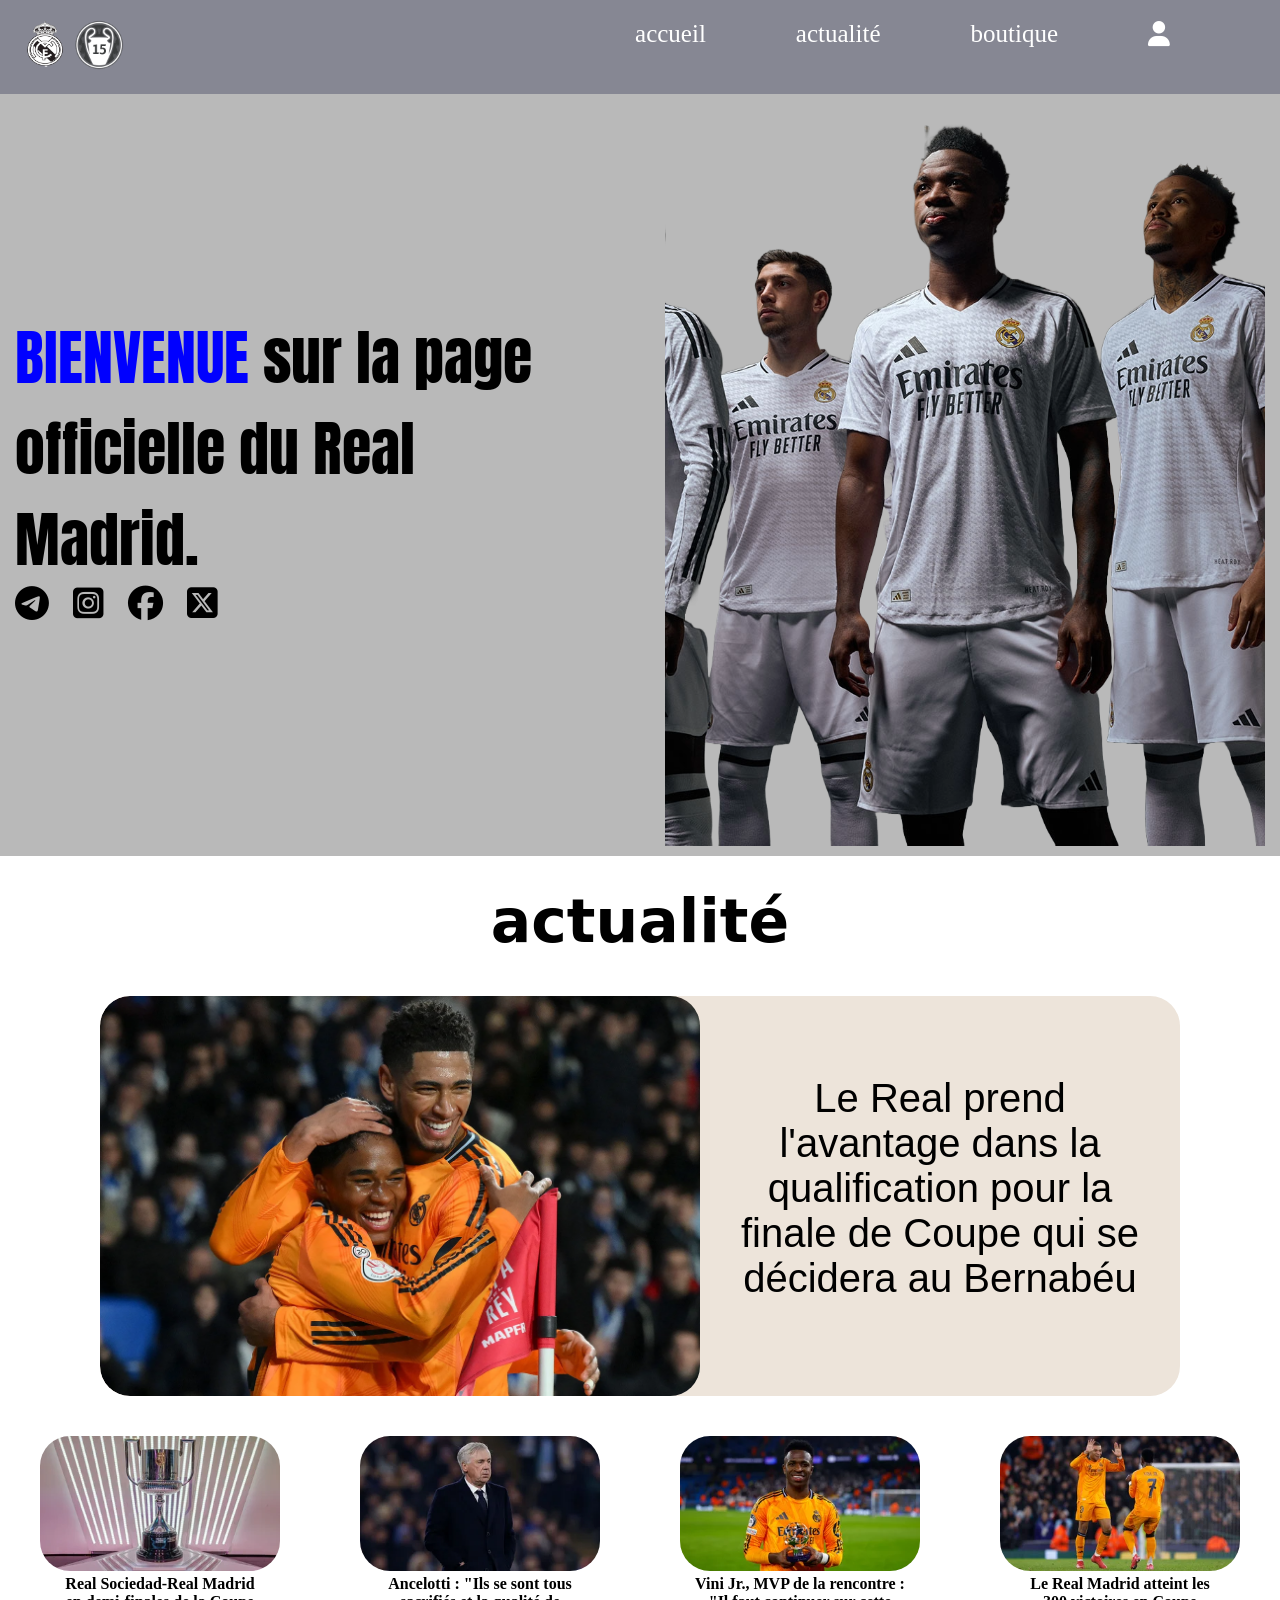
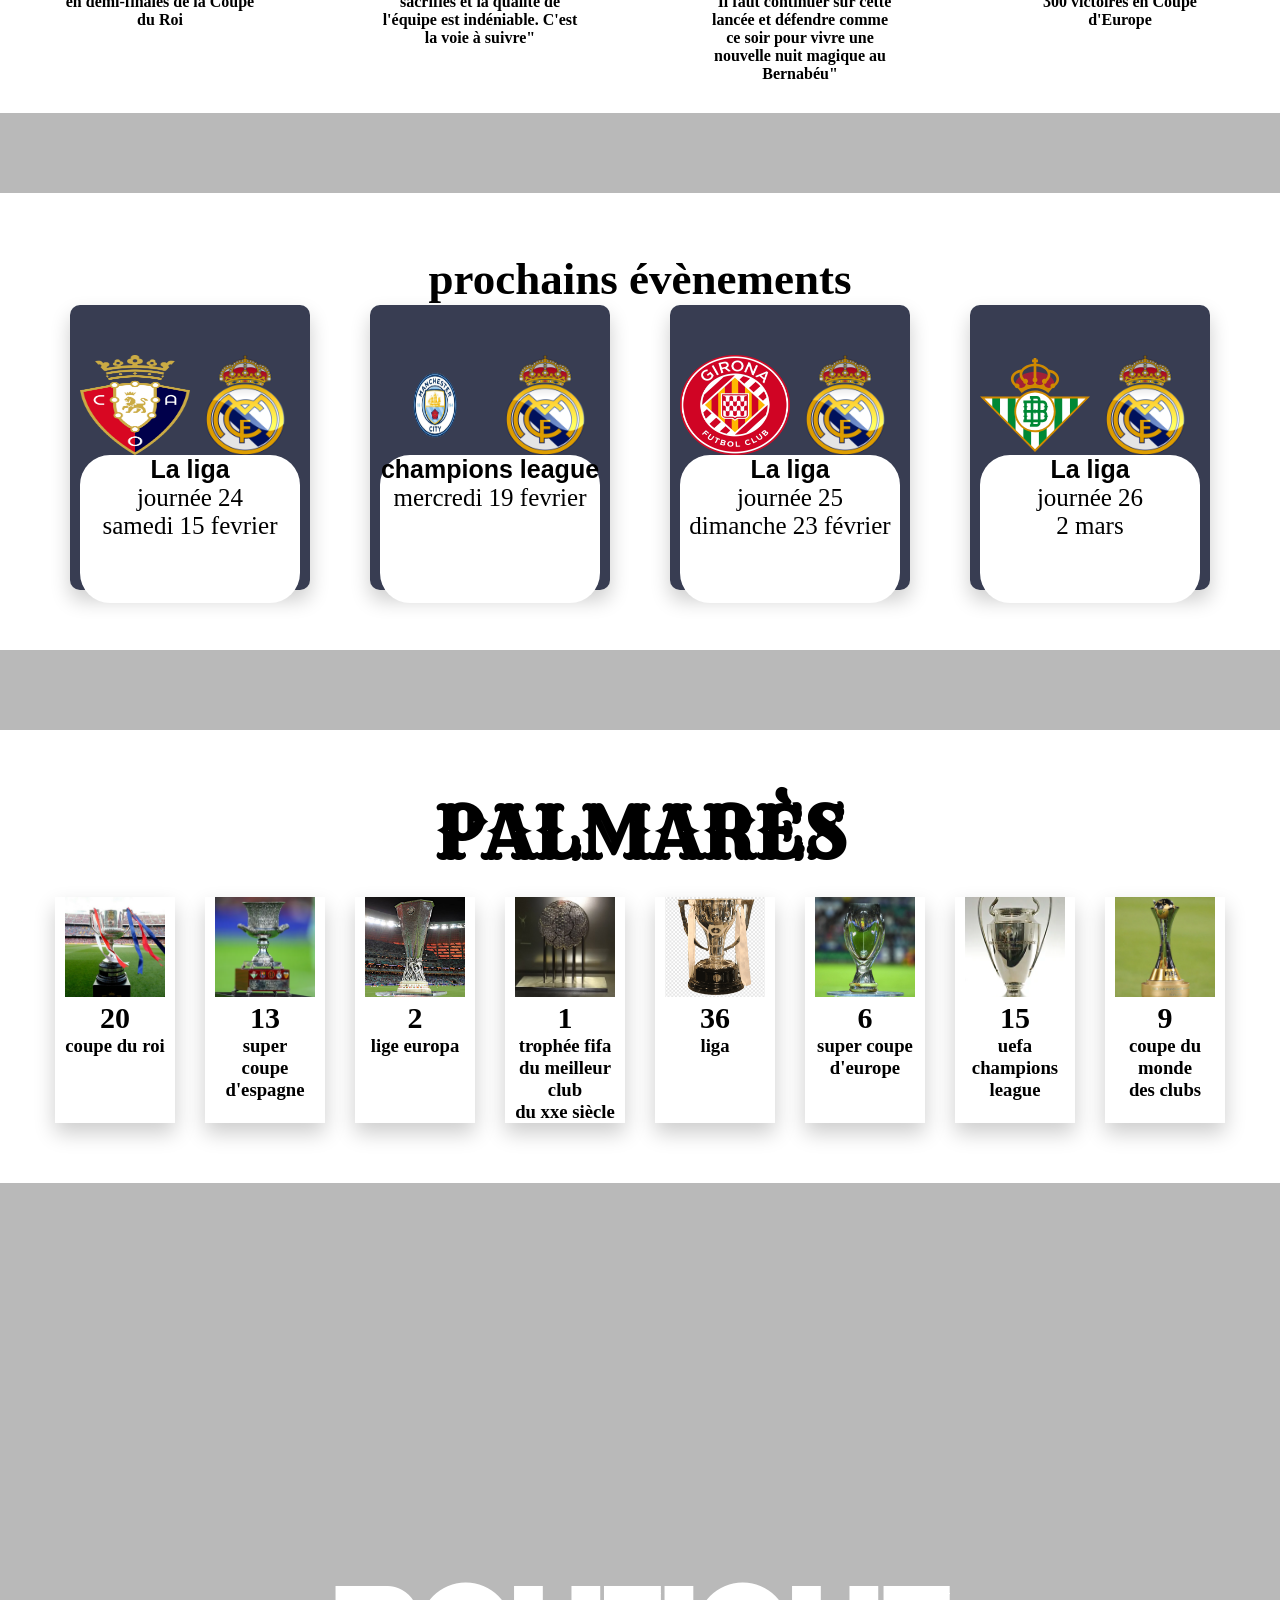
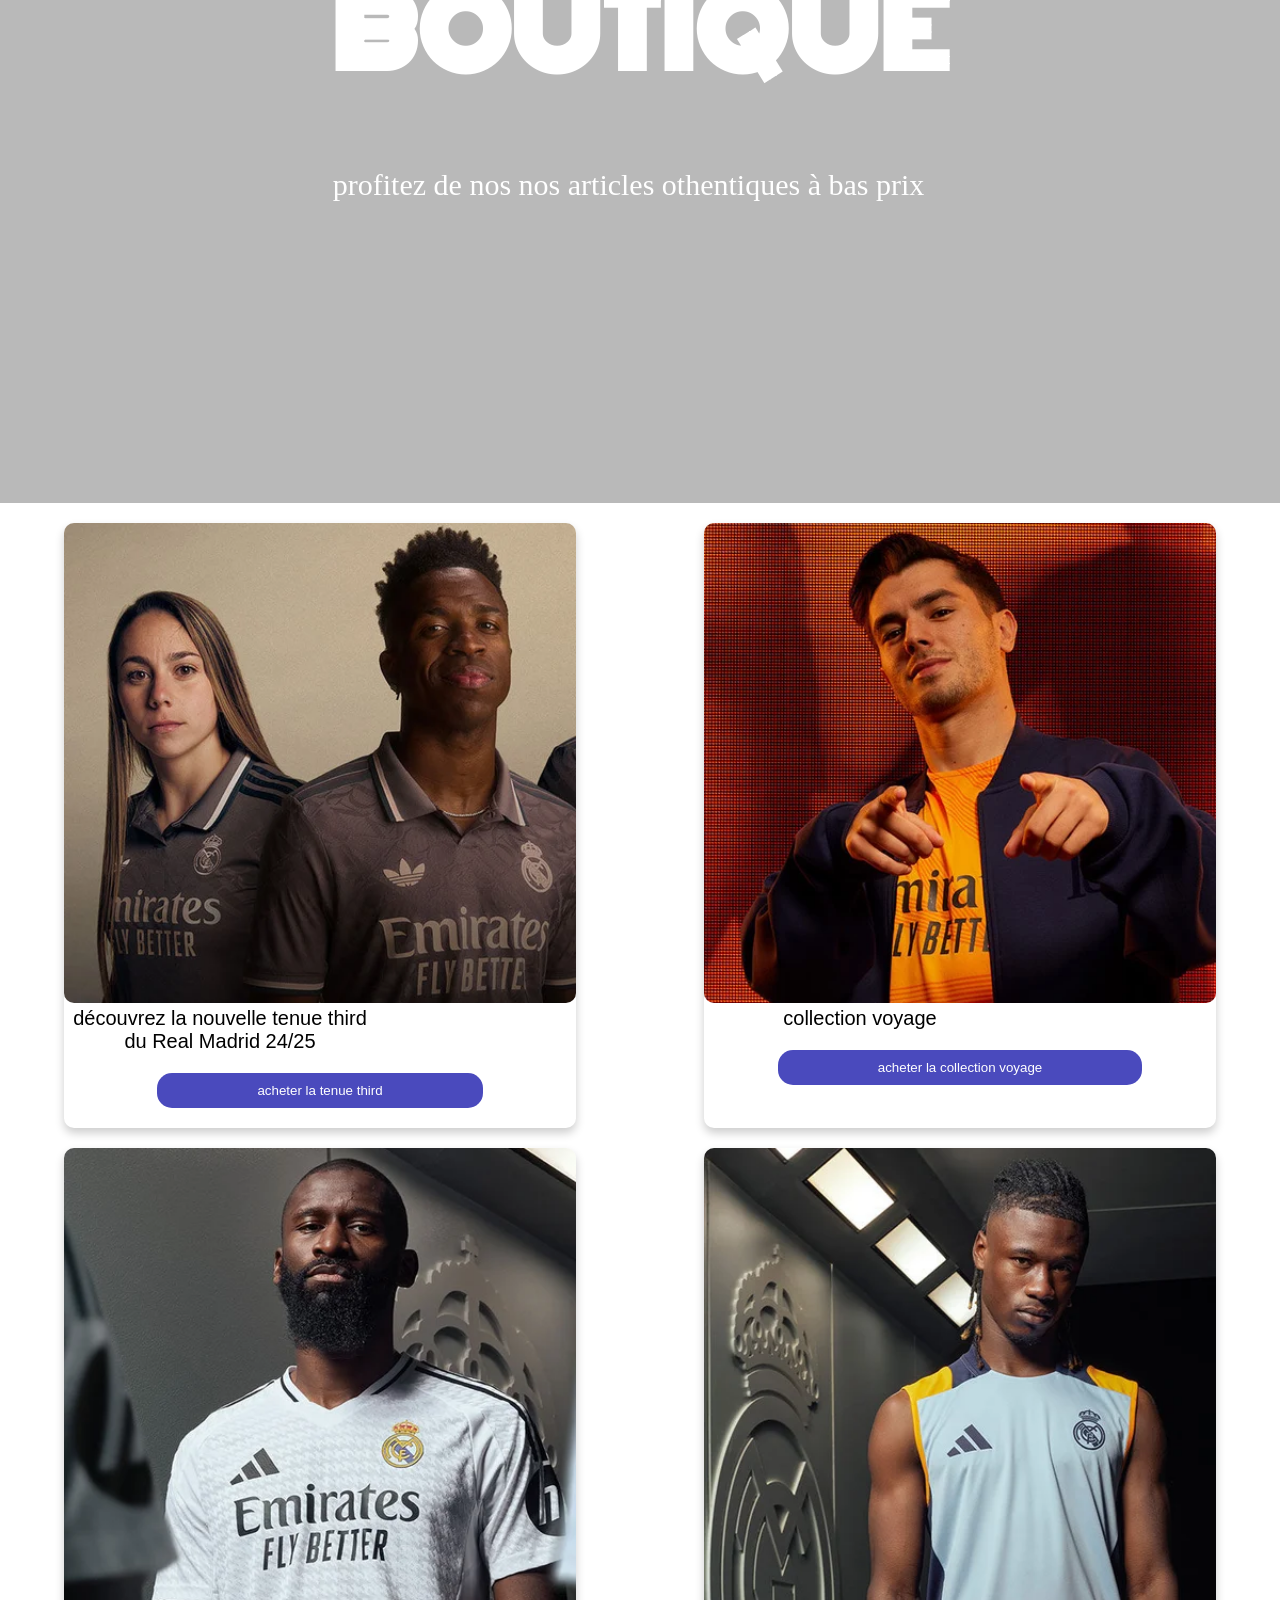
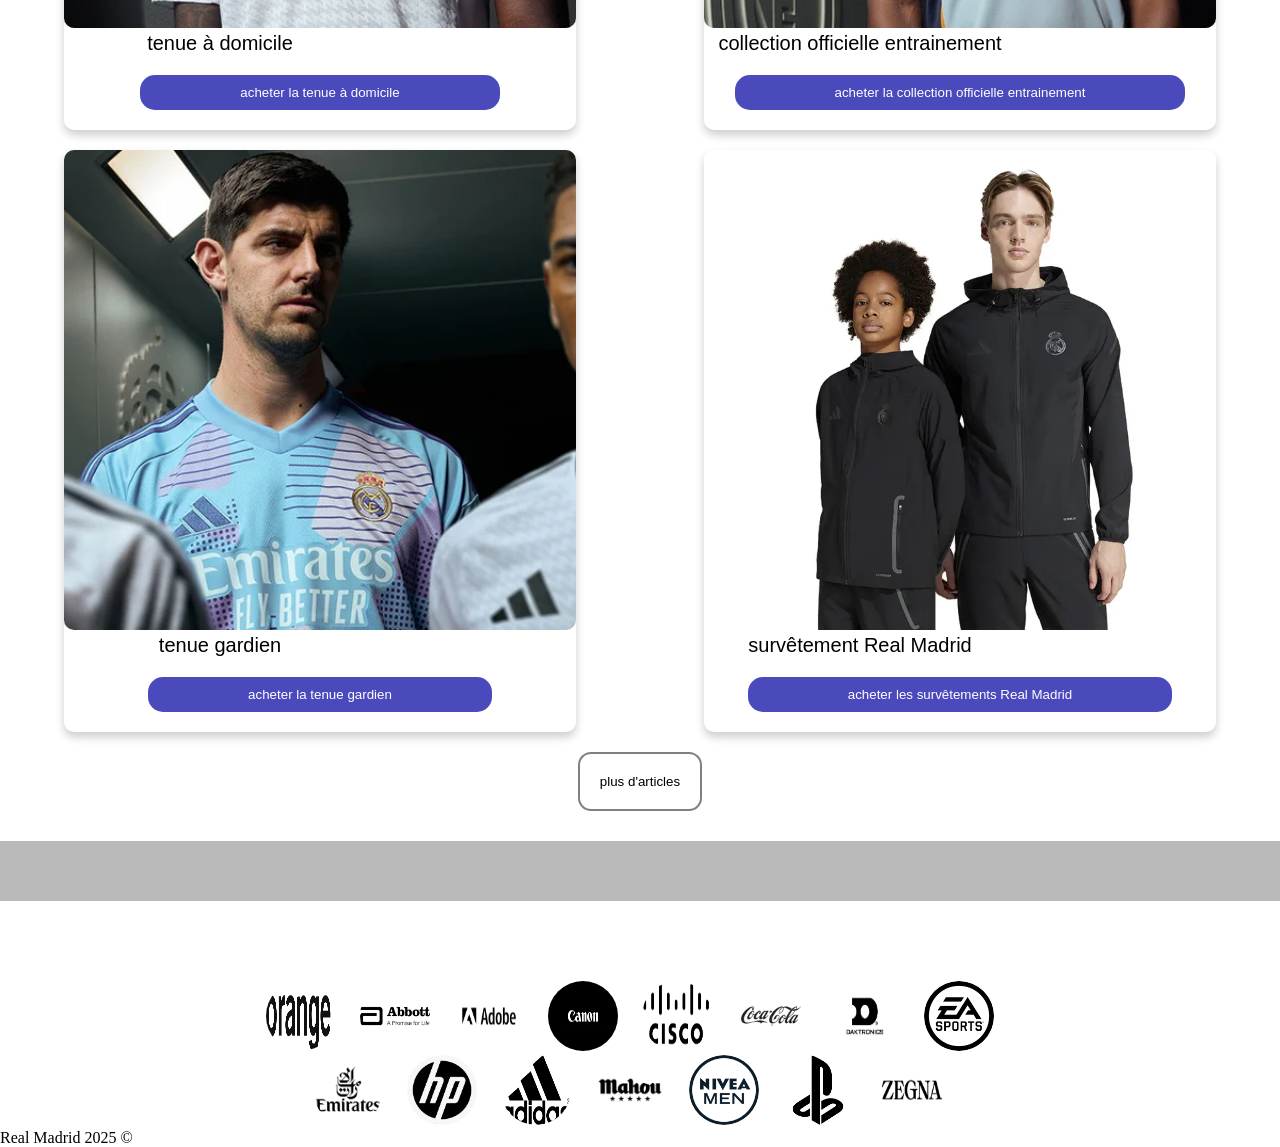
==== index.html @ a003ac71 "addsite" ====
<!DOCTYPE html>
<html lang="en">
<head>
    <meta charset="UTF-8">
    <meta name="viewport" content="width=device-width, initial-scale=1.0">
    <title>Document</title>
    <link rel="stylesheet" href="style.css">
    <link rel="stylesheet" href="https://cdnjs.cloudflare.com/ajax/libs/font-awesome/6.7.2/css/all.min.css" integrity="sha512-Evv84Mr4kqVGRNSgIGL/F/aIDqQb7xQ2vcrdIwxfjThSH8CSR7PBEakCr51Ck+w+/U6swU2Im1vVX0SVk9ABhg==" crossorigin="anonymous" referrerpolicy="no-referrer" />
    <link rel="shortcut icon" href="./images/real-madrid-cf-logo-noir-et-blanc-club-de-football-professionnel-espagne-illustration-vectorielle-resume-noir-et-blanc-2t22c35.jpg">
</head>
<body>
    <header>
        <nav> 
            <div class="nav-text">
                <img src="./images/Adobe Express - file.png" alt="" width="50" height="50">
                <img src="./CABECERA_PARCHE_15_nuevo.webp" alt=""  width="50" height="50">
            <!-- <h1> réal madrid </h1> -->
            
            </div>
            <div class="nav-element">
            <ul>
               
                <li><a href="">accueil</a></li>
                <li><a href="#actu">actualité</a></li>
                <li><a href="#boutique">boutique</a></li>
                <li><a href="connexion.html" <i class="fa-solid fa-user"></i></a></li>
            </ul>
        </div>
        </nav>
    </header>

    <div class="global">
        <div class="texte">
          <div class="texte1">
            <span class="texte1-1" data-text="Bienvenue">Bienvenue </span>
            <span class="texte1-2">sur la page officielle du Real Madrid.</span>
        </div>
          <div class="logo">
              <a href=""><i class="fa-brands fa-telegram"></i></a>
              <a href=""><i class="fa-brands fa-square-instagram"></i></i></a>
              <a href=""><i class="fa-brands fa-facebook"></i></a>
              <a href=""><i class="fa-brands fa-square-x-twitter"></i></a>
          </div>
         </div>
        <div class="image"><img src="./images/image global/Adobe Express - file.png" alt=""></div>
        
    </div>

    <section class="actu" id="actu">
        <h1>actualité</h1>
         <div class="card6">
            <img src="./images/info/ND_COPA_REAL_SOCIEDAD_RM_ALEGRIA_ENDRICK_BELLINGHAM_GettyImages_2202154564.webp" alt="">
            <p>Le Real prend l'avantage dans la qualification pour la finale de Coupe qui se décidera au Bernabéu</p>
         </div>
        <div class="card7">
            <div class="card8">
                <img src="./images/info/ND_SORTEO_COPA_DEL_REY_01.webp" alt="">
                <p>Real Sociedad-Real Madrid <br> en demi-finales de la Coupe <br> du Roi</p>
            </div>

            <div class="card8">
                <img src="./images/info/ND_CHAMPIONS_CITY_RM_ANCELOTTI_AV10683.webp" alt="">
                <p>Ancelotti : "Ils se sont tous <br> sacrifiés et la qualité de <br> l'équipe est indéniable. C'est <br> la voie à suivre"</p>
            </div>

            <div class="card8">
                <img src="./images/info/ND_CHAMPIONS_CITY_RM_VINICIUS_MVP_AV20531.webp" alt="">
                <p>Vini Jr., MVP de la rencontre : <br> "Il faut continuer sur cette <br> lancée et défendre comme <br> ce soir pour vivre une <br> nouvelle nuit magique au <br> Bernabéu"</p>
            </div>

            <div class="card8">
                <img src="./images/info/ND_CHAMPIONS_CITY_RM_ALEGRIA_MBAPPE_VINICIUS_AV12805.webp" alt="">
                <p>Le Real Madrid atteint les <br> 300 victoires en Coupe <br> d'Europe</p>
            </div>
        </div>


    </section>

    <section class="even">
        <h1> prochains évènements</h1>
       <div class="card2">
        <div class="card3">
 
            <div class="cardimg">
                <img src="./images/évènement/Remove background project.png" alt="">
                <img src="./images/évènement/1503420122real-madrid-logo-football-club.png" alt="">
            </div>
            <p>
               <span>La liga</span>  
               <br> journée 24 <br>
               samedi 15 fevrier
            </p>

        </div>
       
       <div class="card3">
 
        <div class="cardimg">
            <img src="./images/évènement/Adobe Express - file.png" alt="">
            <img src="./images/évènement/1503420122real-madrid-logo-football-club.png" alt="">
        </div>
        <p>
            <span>champions league</span> <br>
            mercredi 19 fevrier
        </p>
            
        </div>
        
    <div class="card3">
 
        <div class="cardimg">
            <img src="./images/évènement/Girona_FC_Logo.svg.png" alt="">
            <img src="./images/évènement/1503420122real-madrid-logo-football-club.png" alt="">
        </div>
        <p>
            <span> La liga</span><br>
            journée 25 <br>
            dimanche 23 février
        </p>

    </div>
    

     <div class="card3">
 
            <div class="cardimg">
                <img src="./images/évènement/Logo_Real_Betis_Balompié_-_2022.svg" alt="">
                <img src="./images/évènement/1503420122real-madrid-logo-football-club.png" alt="">
            </div>
            <p>
                <span> La liga</span><br>
            journée 26 <br>
            2 mars

            </p>

        </div>
       </div>
       
    </div>
   </div>
    
   </div>
    

    </section>
    <section class="palmares">
           <h1 class="titre">palmarès</h1>
        <div class="card1">
            <div class="card">
                <img src="./images/trophé/Coupe-du-Roi.jpg" alt="">
                <p>20</p>
                <h3>coupe du roi</h3>
                
            </div>
            <div class="card">
                <img src="./images/trophé/01hkpwwenj81pe0a3z6v.webp" alt="">
                <p>13</p>
                <h3>super <br> coupe <br> d'espagne</h3>
                
            </div>
            <div class="card">
                <img src="./images/trophé/coupe-uefa.jpg" alt="">
                <p>2</p>
                <h3>lige europa</h3>
               
            </div>
            <div class="card">
                <img src="./images/trophé/FIFA_Club_of_the_Century002.JPG" alt="">
                <p>1</p>
                <h3>trophée fifa <br>du meilleur club <br>du xxe siècle</h3>
               
            </div>
            <div class="card">
                <img src="./images/trophé/png-clipart-award-trophy-la-liga-award-education-science.png" alt="">
                <p>36</p>
                <h3>liga</h3>
                
            </div>
            <div class="card">
                <img src="./images/trophé/supercoupe-trophee.webp" alt="">
                <p>6</p>
                <h3>super coupe <br> d'europe</h3>
                

            </div>
            <div class="card">
                <img src="./images/trophé/Trofeo_UEFA_Champions_League.jpg.webp" alt="">
                <p>15</p>   
                <h3> uefa champions league </h3>
                
            </div>
            <div class="card">
                <img src="./images/trophé/world-cup-trophee-2021.webp" alt="">
                <p>9</p>
                <h3>coupe du monde <br> des  clubs</h3>
                
            </div>
            
        </div>
        
    </section>
        
    <section id="boutique">
        <div class="vid">
            <video src="./images/0211.mp4" muted autoplay loop></video>
            <h1>  BOUTIQUE</h1>
            <p> profitez de nos nos articles othentiques à bas prix</p>
        </div>

        <div class="card4">
            <div class="card5">
                <img src="./images/boutique/maillots/a_tercera_equipacion.webp" alt="">
                <p>découvrez la nouvelle tenue third <br>
                du Real Madrid 24/25</p>
               <a href="formulaire.html"> <button>acheter la tenue third</button></a>
            </div>
            <div class="card5">
                <img src="./images/boutique/maillots/e_coleccion_viaje.webp" alt="">
                <p>collection voyage</p>
                <a href="formulaire.html"><button>acheter la collection voyage</button></a>
            </div>
            <div class="card5">
                <img src="./images/boutique/maillots/b_primera_equipacion.webp" alt="">
                <p>tenue à domicile</p>
                <a href="formulaire.html"> <button>acheter la tenue à domicile</button></a>
            </div>
            <div class="card5">
                <img src="./images/boutique/maillots/d_coleccion_entrenamiento.webp" alt="">
                <p>collection officielle entrainement</p>
                <a href="formulaire.html"><button>acheter la collection officielle entrainement</button></a>
            </div>
            <div class="card5">
                <img src="./images/boutique/maillots/test_courtois.webp" alt="">
                <p>tenue gardien</p>
                <a href="formulaire.html"> <button>acheter la tenue gardien</button></a>
            </div>
            <div class="card5">
                <img src="./images/boutique/maillots/over2.webp" alt="">
                <p>survêtement Real Madrid</p>
                <a href="formulaire.html"> <button>acheter les survêtements Real Madrid </button></a>
            </div>

            
        </div>

        <div class="btn">
            <a href="boutique.html"><button>plus d'articles</button></a>
          </div>
                      
    </section>

       <footer>

         <div class="logo">
            <img src="./images/partenaires/1683000993orange-logo-black.webp" alt="">
            <img src="./images/partenaires/abbot_logo.png" alt="">
            <img src="./images/partenaires/adobe-black8153.jpg" alt="">
            <img src="./images/partenaires/canon-large.webp" alt="">
            <img src="./images/partenaires/cisco-2-logo-black-and-white.png" alt="">
            <img src="./images/partenaires/coca-cola-black-logo-vector.png" alt="">
            <img src="./images/partenaires/daktronics.jpg" alt="">
            <img src="./images/partenaires/EA_Sports_monochrome_logo.svg.png" alt=""> <br>
            <img src="./images/partenaires/emirates-airlines-logo-black-and-white.png" alt="">
            <img src="./images/partenaires/hp.webp" alt="">
            <img src="./images/partenaires/Logo_Adidas.webp" alt="">
            <img src="./images/partenaires/mahou-logo-png_seeklogo-338814.png" alt="">
            <img src="./images/partenaires/nivea-men.png" alt="">
            <img src="./images/partenaires/PlayStation-Logo.png" alt="">
            <img src="./images/partenaires/zegna6621.logowik.com.webp" alt="">
         </div>
          <div class="autres">
           <p>Real Madrid  2025 © </p>
          </div>
       </footer>
</body>
 <script src="script.js"></script>
</html>
---- style.css ----
@import url('https://fonts.googleapis.com/css2?family=Alfa+Slab+One&display=swap');
@import url('https://fonts.googleapis.com/css2?family=Anton&display=swap');
@import url('https://fonts.googleapis.com/css2?family=Rye&display=swap');
@import url('https://fonts.googleapis.com/css2?family=Monoton&display=swap');
*{
    margin: 0;
    padding: 0;
    box-sizing: border-box;
}




body{
    padding-top: 80px;
    position: relative;
    background-color: rgb(185, 185, 185);
}
header {
    position: fixed;
    top: 0;
    left: 0;
    width: 100%;
    background-color: rgb(134, 135, 147);
    padding: 20px;
    z-index: 1000; 
}

.nav-text{
    flex: 1;
}
nav{
    position: relative;
    color: white;
    display: flex;
}
nav h1{
    left: 4%;
    top: 15%;
    position: absolute;
    align-items: center;
    text-align: start;
    font-family: "Alfa Slab One", serif;
    color: blue;
}
ul{
    align-items: center;
    display: flex;
    
}
ul a{
    text-align: center;
    margin-right: 90px;
}

li{
    list-style: none;
}
header a{
    /* color: black; */
     font-size: 25px;
    color: white;
    text-decoration: none;
}
header a:hover{
    text-decoration: underline;
    color: blue;

}

.texte1-2{
    
    font-family: "Anton", serif;
    font-size: 60px;
    animation: bouge 3s ease-in-out;
}
.texte1-1{
    position: relative;
    text-transform: uppercase;
    font-family: "Anton", serif;
    font-size: 60px;
    color: blue;

}
.texte1-1::before{
    content: attr(data-text);
    position: absolute;
    top: 0;
    left: 0;
    width: 0;
    height: 100%;
    color: white;
    -webkit-text-stroke: 0vw #383d52;
    overflow: hidden;
    animation: animate 5s linear infinite;

}
@keyframes animate {
    0%,10%,100%{
        width: 0;
    }
    70%,90%{
        width: 100%;
    }
   

}

.logo a{
    margin-right: 20px;
    font-size: 35px;
    color: black;
}
.fa-telegram:hover{
    color: rgb(10, 132, 184);
    transition: 0.5s;
    transform: rotate(360deg) scale(1.2);
    
}
.fa-square-instagram:hover{
    color: rgb(156, 15, 71);
    transition: 0.5s;
    transform: rotate(360deg) scale(1.2);

}
.fa-square-x-twitter:hover{
    color: black;
    transition: 0.5s;
    transform: rotate(360deg) scale(1.2);
}
.fa-facebook:hover{
    color: blue;
    transition: 0.5s;
    transform: rotate(360deg) scale(1.2);
}


    .image img{
    width: 100%;
    height: 84vh;
    max-width: 600px;
    object-fit: cover;
    vertical-align: middle;
    animation: bouge 2S ease-in-out ;
}
@keyframes bouge {
    0%{
        transform: translateY(-120px);
        filter: grayscale(1);
        opacity: 0;
        
       
    }
    50%{
        transform: translateY(0);
        filter: grayscale(0);
        opacity: 1;
        
    }
    75%{
        transform: translateY(-10px);
    }
    100%{
        transform: translateY(0px);
    }
    

}


.global{
    padding: 10px 15px;
    display: flex;
    flex-wrap: wrap;
    align-items: center;
    justify-content: space-around;
    gap: 5rem;
}
.texte{
       flex: 1;
}
.palmares , .even{
    padding: 60px 40px;
    margin-top: 80px;
    background-color: white;
}
.palmares h1{
    text-transform: uppercase;
    text-align: center;
    font-size: 70px;
    margin-bottom: 20px;
    font-family: "Rye", serif;
}
.card1{
    display: flex ;
    justify-content: space-around;

}
.card{
    align-items: center;
    background-color: white;
    text-align: center;
    width: 10%;
    box-shadow: 0 10px 20px rgba(0, 0, 0, 0.2);
    /* height: 210px; */
}
.card img{
    object-fit: cover;
    width: 100%;
    width: 100px;
    height: 100px;
}
.card h3{
    flex-wrap: wrap;
 
}
.card p{
    font-weight: bold;
    font-size: 30px;
    align-items: center;
}
.card:hover{
    box-shadow: 0 20px 30px rgba(0, 0, 0, 0.4);
}
.cardimg{
    display: flex;
}
.card2{
    display: flex;
    justify-content: space-around;
}
.card3 img{
       width: 110px;
       height: 100px;
      
}
.card3 span{
    font-weight: bold;
    font-family: Arial, Helvetica, sans-serif;
}
.even{
    text-align: center;
    font-size: 30px;
    margin-bottom: 40px;
}
.card3 p{
    font-size: 25px;
    text-align: center;
            background-color: white;
            width: 100%;
            height: 80%;
            border-radius: 30px;
}
.card3{
    background-color: #383d52;
    box-shadow: 0 10px 20px rgba(0, 0, 0, 0.2);
     border-radius: 10px;
     padding: 50px 10px;
}
.vid {
    width: 100%;
    height: 100vh;
    position: relative;
    overflow: hidden;
}

.vid video {
    width: 100%;
    height: 100%;
    object-fit: cover;
    position: absolute;
    top: 0;
    left: 0;
    filter: brightness(20%);
    z-index: -100;
}
.vid h1{
    font-size: 100px;
    color: white;
    text-align: center;
    align-items: center;
    height: 100vh;
    display: flex;
    justify-content: center;
    font-family: "Monoton", serif;
}
.vid p{
    font-size: 30px;
    position: absolute;
    color: white;
    left: 26%;
    top: 65%;
    text-align: center;
    align-items: center;
    display: flex;
    justify-content: center;
}
.card4{
    width: 100%;
    background-color: white;
    margin-top: 20px;
    display: flex;
    flex-wrap: wrap;
    justify-content: space-around;
}
.card5 img{
    width: 100%;
    height: 480px;
    object-fit: cover;
    border-radius: 10px;
    
}
.card5{
       width: 40%;
    box-shadow: 0 5px 10px rgba(0, 0, 0, 0.2);
    margin-top: 20px;
    text-align: center;
    border-radius: 10px;
}
.card5 button{
    cursor: pointer;
       padding: 10px 100px;
       margin-top: 20px;
       margin-bottom: 20px;
       border-radius: 15px;
       border: none;
       background-color: rgb(74, 74, 189);
       color: white;
}
.card5 button:hover{
    background-color: blue;
    box-shadow: 0 10px 20px rgba(56, 7, 236, 0.4);
}
.card5 p{
    font-family: Arial, Helvetica, sans-serif;
    font-size: 20px;
    margin-left: -200px;
}
footer .logo img{
    width: 70px;
    height: 70px;
    border-radius: 100%;
    margin-right: 20px;
   
}
footer{
    
    background-color: white;
    margin-top: 60px;
    padding-top: 80px;
}
footer .logo{
    text-align: center;
}
.actu{
    padding: 30px 40px;
    background-color: white;
}
.card6{
    overflow: hidden;
    position: relative;
    border-radius: 30px;
    background-color: rgb(237, 228, 218);
    display: flex;
    margin: 40px auto ;
    width: 90%;

}
.card6 img:hover{
    transition: 0.4s ease;
    transform: scale(1.1);
}
.card6 img{
    border-radius: 30px;
    object-fit: cover;
    width: 600px;
    height: 400px;
}
.card6 p{
    font-family: Arial, Helvetica, sans-serif;
    font-size: 40px;
    margin: 80px 40px;
    text-align: center;
    animation: change 5s ease-in-out infinite;

}
@keyframes change {
    0%{
        color: black;
    }
    100%{
        color: blue;
    }
}

.card7{
    justify-content: space-between;
    display: flex;
}
.actu h1{
    text-align: center;
    font-size: 60px;
    font-family: system-ui, -apple-system, BlinkMacSystemFont, 'Segoe UI', Roboto, Oxygen, Ubuntu, Cantarell, 'Open Sans', 'Helvetica Neue', sans-serif;
}
.card8 p{
    font-weight: bold;
    text-align: center;
    flex-wrap: wrap;
    animation: change2 8s ease-in-out infinite;
}
@keyframes change2 {
    0%{
        color: black;
    }
    100%{
        color: blue;
    }
}
.card8{
    width: 
    20%;
}
.card8 img{
    border-radius: 30px;
    width: 100%;
    object-fit: cover;
}
.card8 img:hover{
    transform: scale(1.1);

}
.card3:hover{
    box-shadow: 0 10px 20px rgba(0, 0, 0, 0.9);
}
.btn{
    margin-top: -10px;
    background-color: white;
    padding: 30px ;
    text-align: center;
}
.btn button{
    padding: 20px;
    border-radius: 13px;
    border: 2px solid gray;
    background-color: transparent;
    cursor: pointer;
}
.btn button:hover{
    background-color: rgba(128, 128, 128, 0.212);
    transition: 0.3s ease-in-out;
}
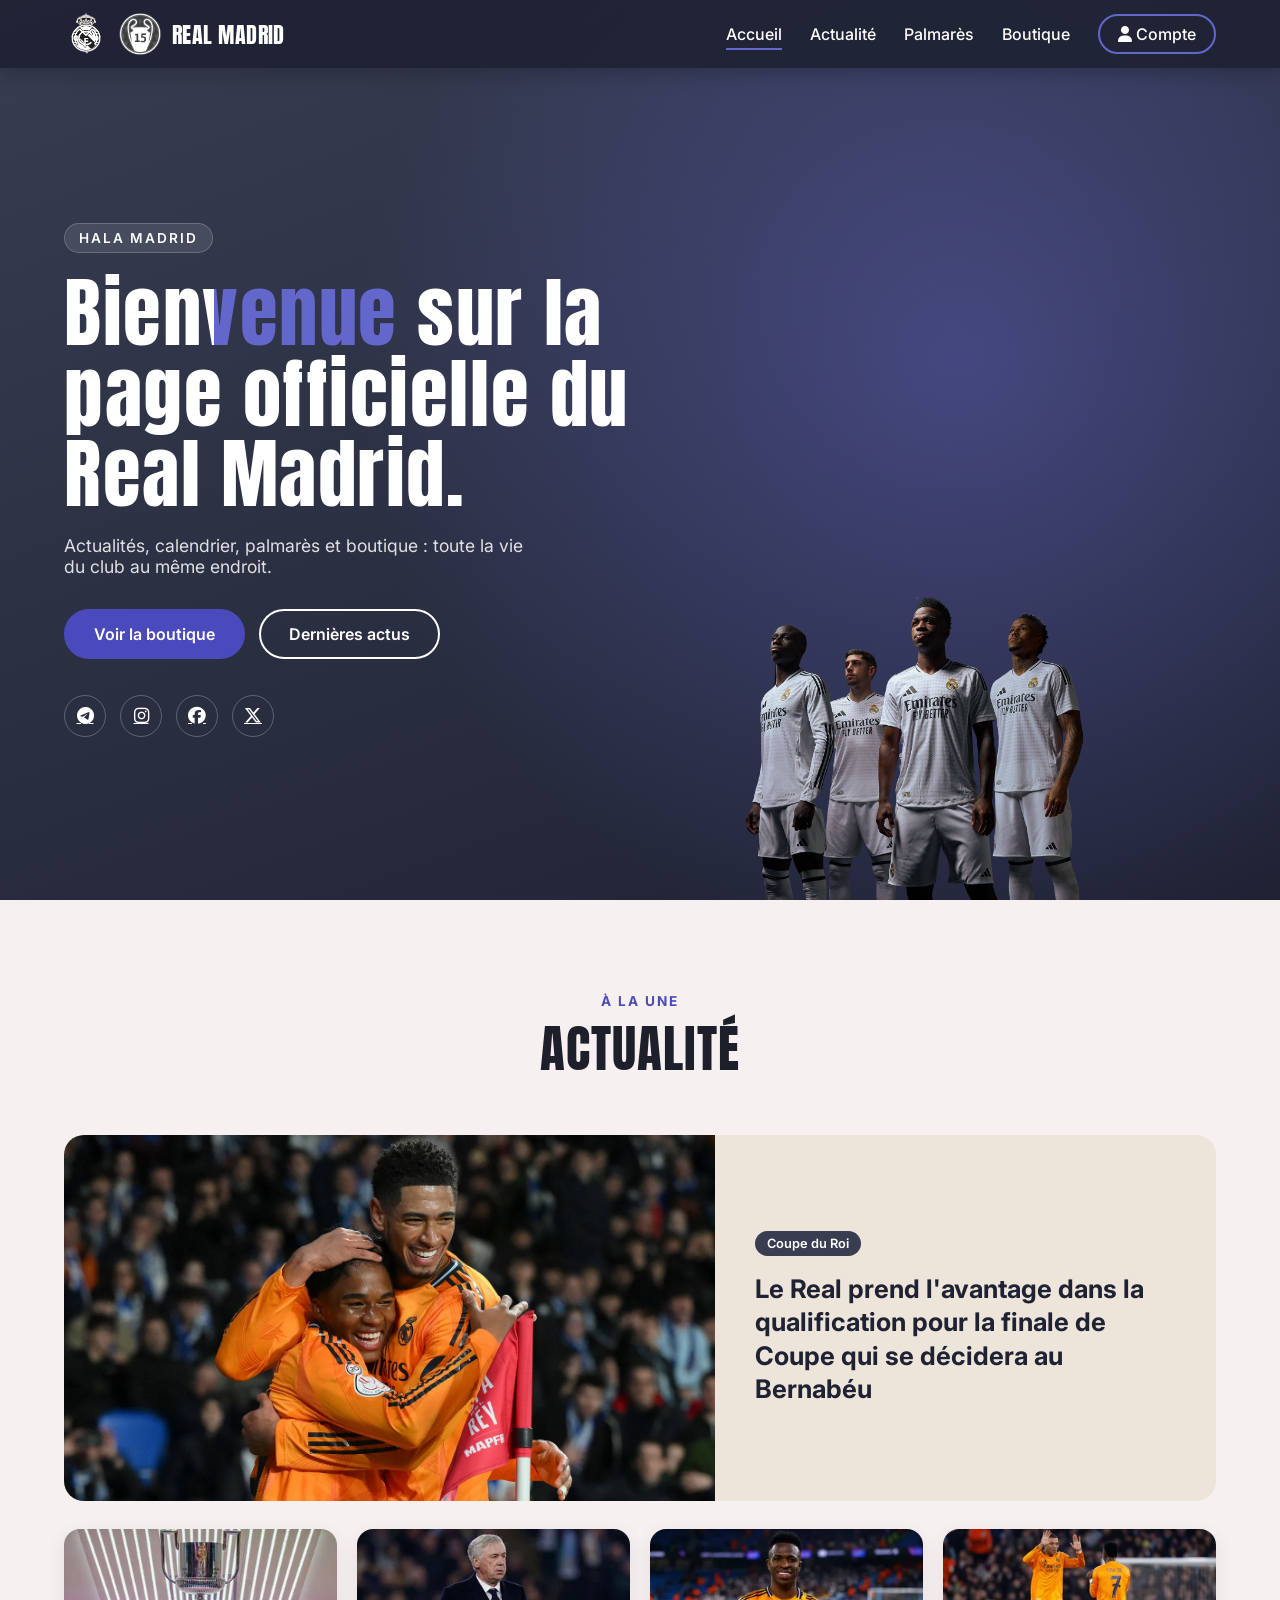
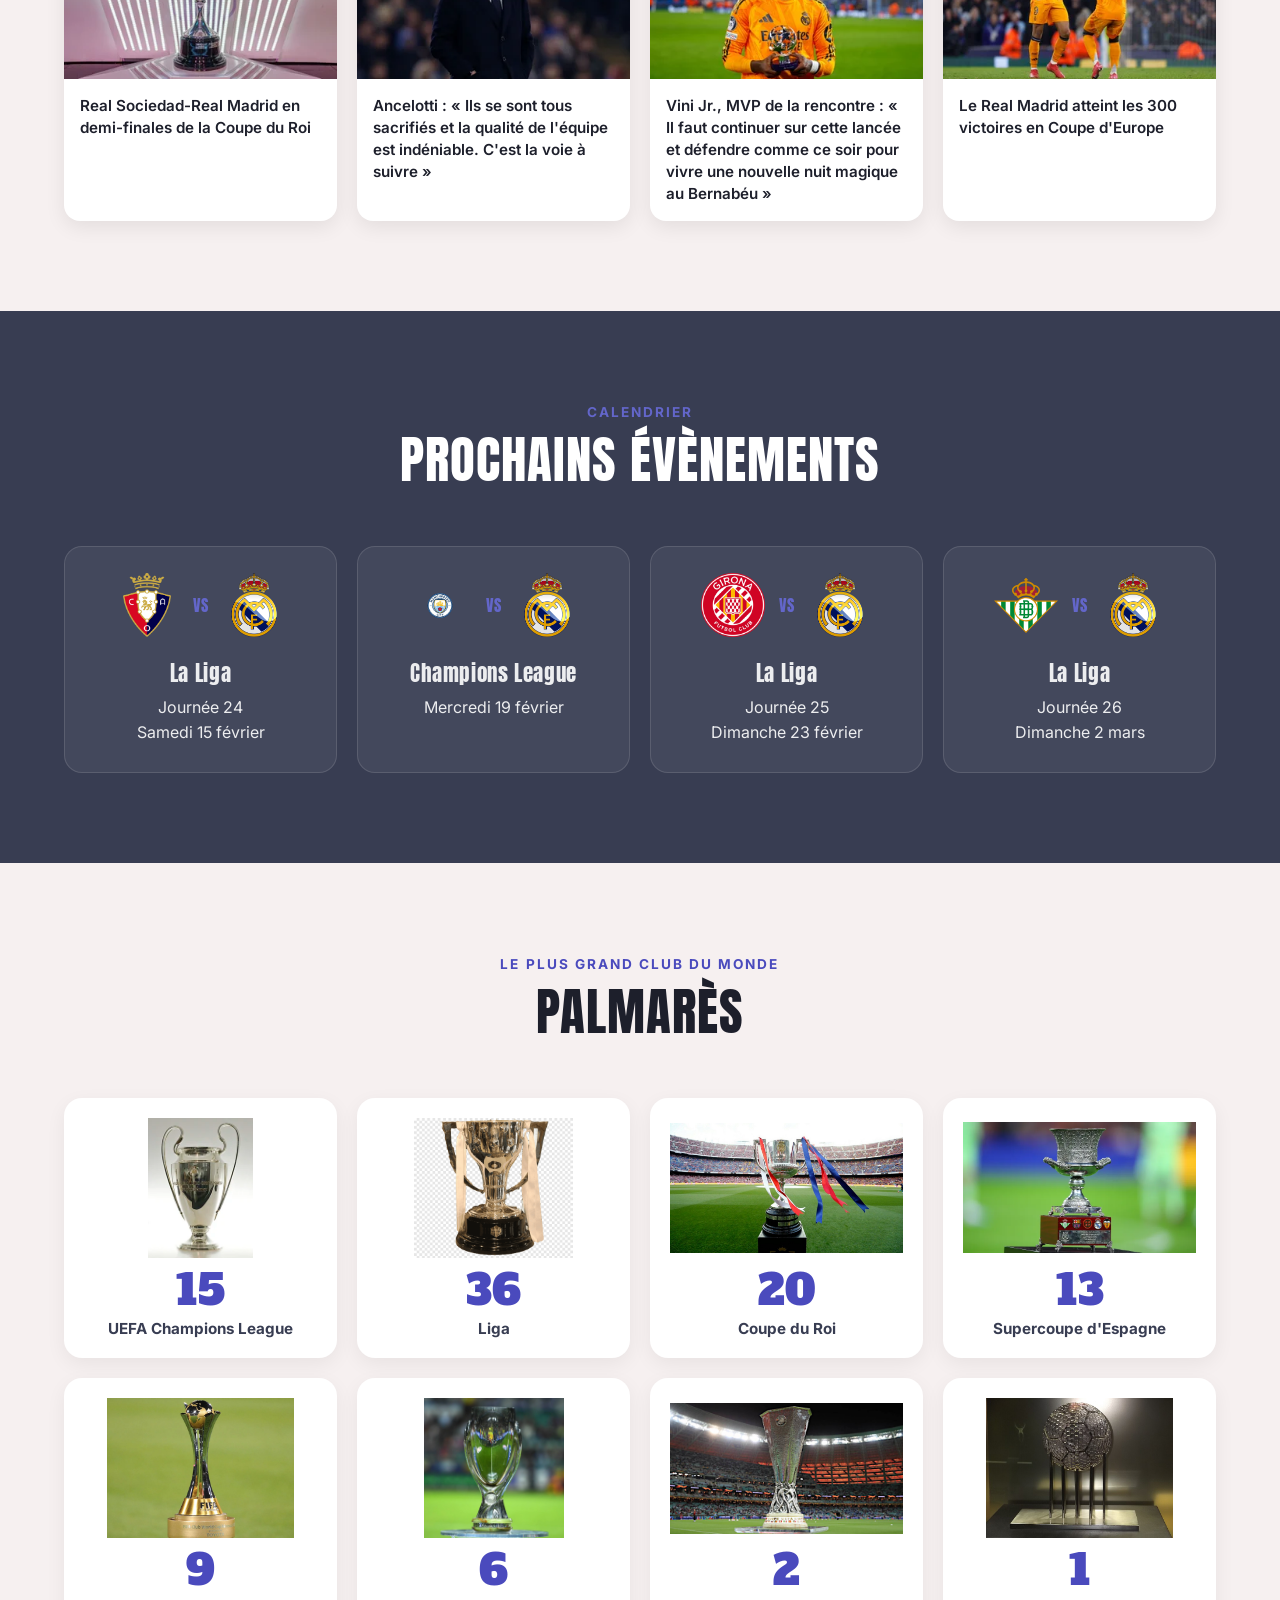
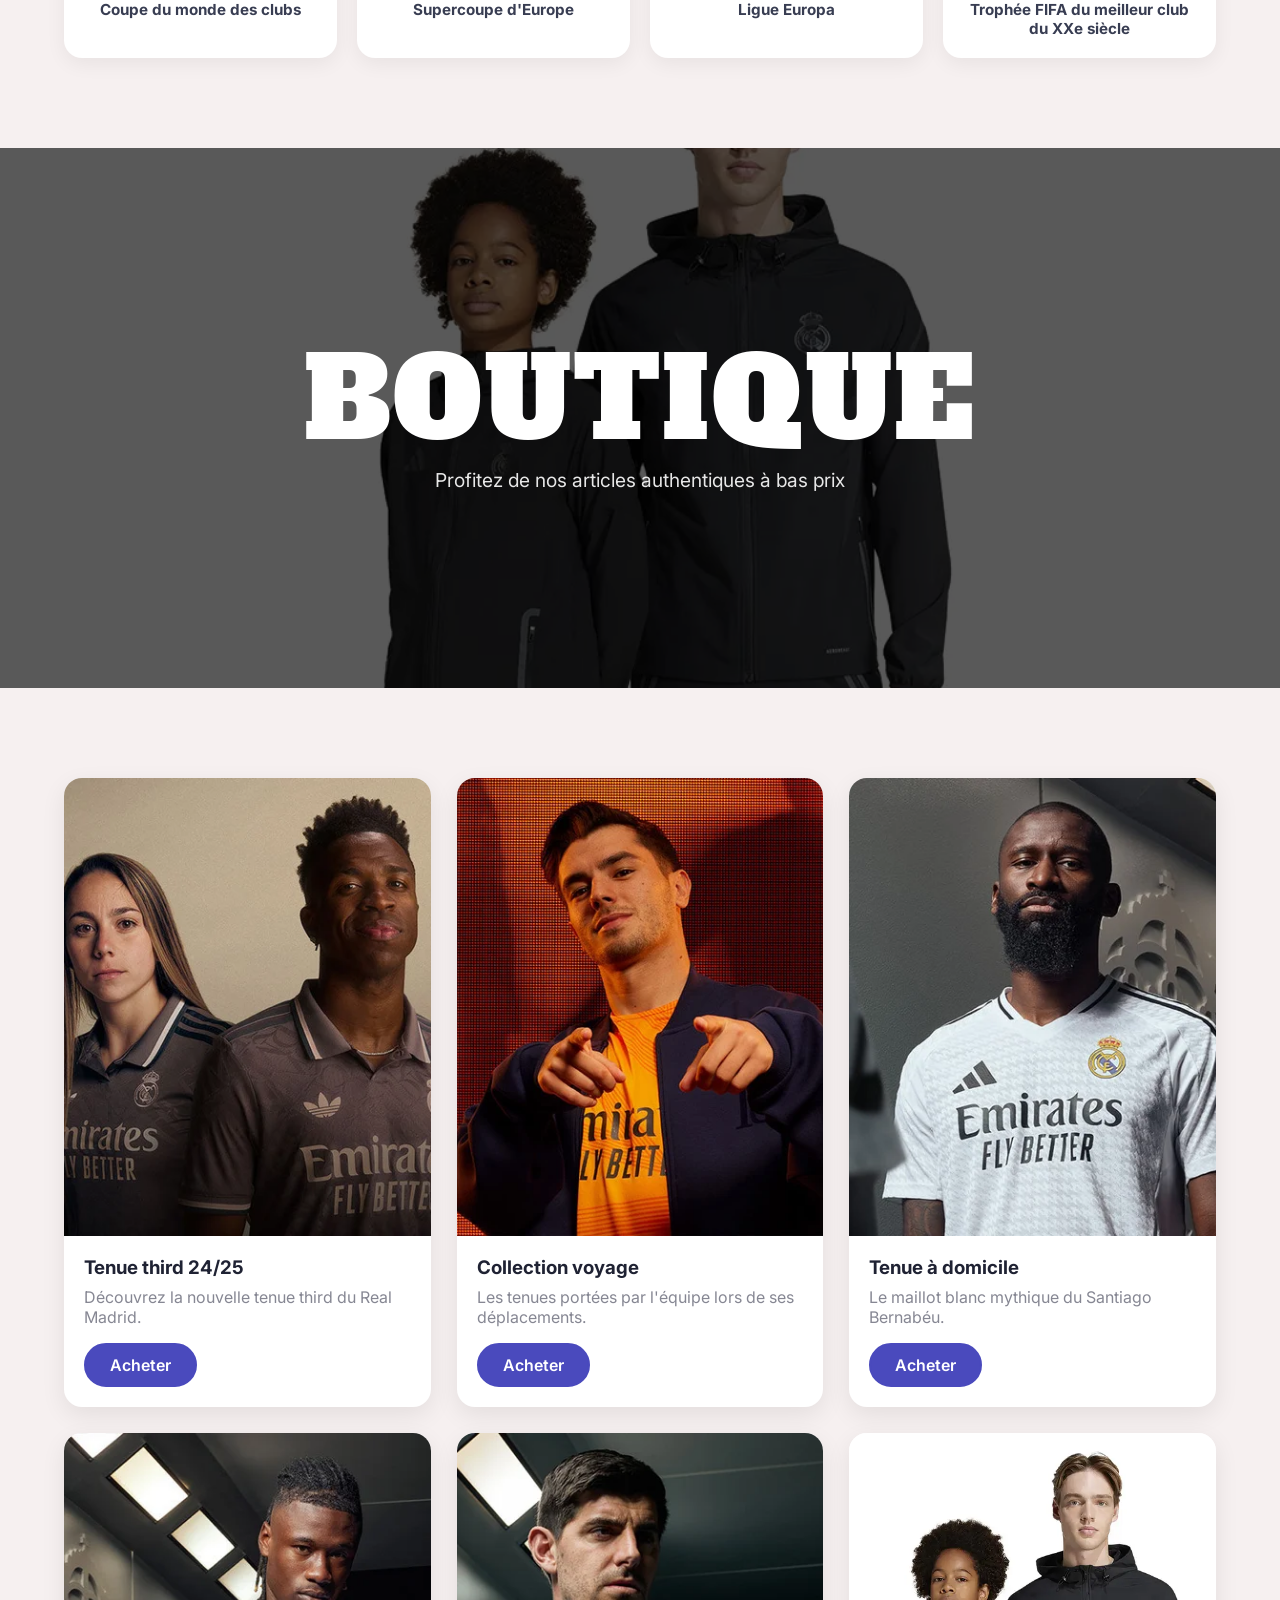
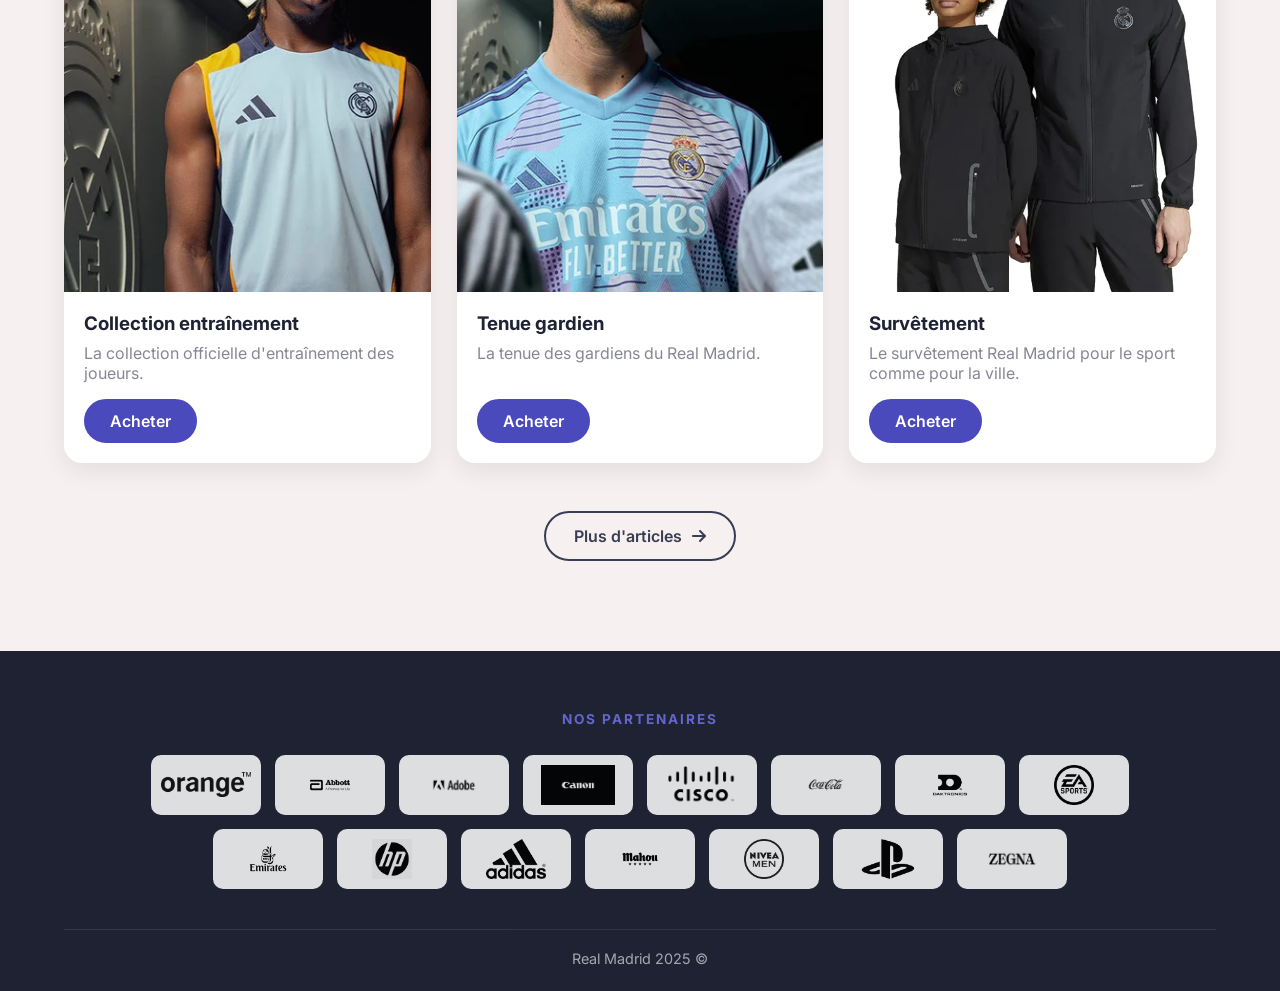
==== commit 8a17d20c: "Refonte du design et version mobile - Nouveau thème bleu nuit / indigo, titres Anton et Alfa Slab On" ====
--- a/index.html
+++ b/index.html
@@ -1,279 +1,269 @@
 <!DOCTYPE html>
-<html lang="en">
+<html lang="fr">
 <head>
     <meta charset="UTF-8">
     <meta name="viewport" content="width=device-width, initial-scale=1.0">
-    <title>Document</title>
+    <title>Real Madrid — Accueil</title>
+    <link rel="preconnect" href="https://fonts.googleapis.com">
+    <link rel="preconnect" href="https://fonts.gstatic.com" crossorigin>
+    <link href="https://fonts.googleapis.com/css2?family=Anton&family=Alfa+Slab+One&family=Inter:wght@400;500;600;700&display=swap" rel="stylesheet">
+    <link rel="stylesheet" href="https://cdnjs.cloudflare.com/ajax/libs/font-awesome/6.7.2/css/all.min.css" integrity="sha512-Evv84Mr4kqVGRNSgIGL/F/aIDqQb7xQ2vcrdIwxfjThSH8CSR7PBEakCr51Ck+w+/U6swU2Im1vVX0SVk9ABhg==" crossorigin="anonymous" referrerpolicy="no-referrer" />
     <link rel="stylesheet" href="style.css">
-    <link rel="stylesheet" href="https://cdnjs.cloudflare.com/ajax/libs/font-awesome/6.7.2/css/all.min.css" integrity="sha512-Evv84Mr4kqVGRNSgIGL/F/aIDqQb7xQ2vcrdIwxfjThSH8CSR7PBEakCr51Ck+w+/U6swU2Im1vVX0SVk9ABhg==" crossorigin="anonymous" referrerpolicy="no-referrer" />
     <link rel="shortcut icon" href="./images/real-madrid-cf-logo-noir-et-blanc-club-de-football-professionnel-espagne-illustration-vectorielle-resume-noir-et-blanc-2t22c35.jpg">
 </head>
 <body>
     <header>
-        <nav> 
-            <div class="nav-text">
-                <img src="./images/Adobe Express - file.png" alt="" width="50" height="50">
-                <img src="./CABECERA_PARCHE_15_nuevo.webp" alt=""  width="50" height="50">
-            <!-- <h1> réal madrid </h1> -->
-            
-            </div>
-            <div class="nav-element">
+        <a href="index.html" class="nav-text">
+            <img src="./images/Adobe Express - file.png" alt="Logo du Real Madrid" width="44" height="44">
+            <img src="./CABECERA_PARCHE_15_nuevo.webp" alt="Écusson 15 Ligues des champions" width="44" height="44">
+            <span>Real Madrid</span>
+        </a>
+        <button class="burger" aria-label="Ouvrir le menu" aria-expanded="false">
+            <i class="fa-solid fa-bars"></i>
+        </button>
+        <nav>
             <ul>
-               
-                <li><a href="">accueil</a></li>
-                <li><a href="#actu">actualité</a></li>
-                <li><a href="#boutique">boutique</a></li>
-                <li><a href="connexion.html" <i class="fa-solid fa-user"></i></a></li>
+                <li><a href="index.html" class="actif">Accueil</a></li>
+                <li><a href="#actu">Actualité</a></li>
+                <li><a href="#palmares">Palmarès</a></li>
+                <li><a href="#boutique">Boutique</a></li>
+                <li><a href="connexion.html" class="compte"><i class="fa-solid fa-user"></i> Compte</a></li>
             </ul>
-        </div>
         </nav>
     </header>
 
     <div class="global">
         <div class="texte">
-          <div class="texte1">
-            <span class="texte1-1" data-text="Bienvenue">Bienvenue </span>
-            <span class="texte1-2">sur la page officielle du Real Madrid.</span>
-        </div>
-          <div class="logo">
-              <a href=""><i class="fa-brands fa-telegram"></i></a>
-              <a href=""><i class="fa-brands fa-square-instagram"></i></i></a>
-              <a href=""><i class="fa-brands fa-facebook"></i></a>
-              <a href=""><i class="fa-brands fa-square-x-twitter"></i></a>
-          </div>
-         </div>
-        <div class="image"><img src="./images/image global/Adobe Express - file.png" alt=""></div>
-        
+            <span class="sur-titre">Hala Madrid</span>
+            <h1><span class="texte1-1">Bienvenue</span> sur la page officielle du Real Madrid.</h1>
+            <p>Actualités, calendrier, palmarès et boutique : toute la vie du club au même endroit.</p>
+            <div class="boutons">
+                <a href="#boutique" class="bouton bouton-plein">Voir la boutique</a>
+                <a href="#actu" class="bouton bouton-contour">Dernières actus</a>
+            </div>
+            <div class="logo">
+                <a href="" aria-label="Telegram"><i class="fa-brands fa-telegram"></i></a>
+                <a href="" aria-label="Instagram"><i class="fa-brands fa-instagram"></i></a>
+                <a href="" aria-label="Facebook"><i class="fa-brands fa-facebook"></i></a>
+                <a href="" aria-label="X"><i class="fa-brands fa-x-twitter"></i></a>
+            </div>
+        </div>
+        <div class="image"><img src="./images/image global/Adobe Express - file.png" alt="Joueurs du Real Madrid"></div>
     </div>
 
-    <section class="actu" id="actu">
-        <h1>actualité</h1>
-         <div class="card6">
-            <img src="./images/info/ND_COPA_REAL_SOCIEDAD_RM_ALEGRIA_ENDRICK_BELLINGHAM_GettyImages_2202154564.webp" alt="">
-            <p>Le Real prend l'avantage dans la qualification pour la finale de Coupe qui se décidera au Bernabéu</p>
-         </div>
+    <section class="actu bloc" id="actu">
+        <div class="titre-section">
+            <span>À la une</span>
+            <h2>Actualité</h2>
+        </div>
+        <article class="card6">
+            <img src="./images/info/ND_COPA_REAL_SOCIEDAD_RM_ALEGRIA_ENDRICK_BELLINGHAM_GettyImages_2202154564.webp" alt="Joueurs du Real Madrid célébrant un but">
+            <div class="card6-texte">
+                <span class="etiquette">Coupe du Roi</span>
+                <h3>Le Real prend l'avantage dans la qualification pour la finale de Coupe qui se décidera au Bernabéu</h3>
+            </div>
+        </article>
         <div class="card7">
-            <div class="card8">
-                <img src="./images/info/ND_SORTEO_COPA_DEL_REY_01.webp" alt="">
-                <p>Real Sociedad-Real Madrid <br> en demi-finales de la Coupe <br> du Roi</p>
-            </div>
-
-            <div class="card8">
-                <img src="./images/info/ND_CHAMPIONS_CITY_RM_ANCELOTTI_AV10683.webp" alt="">
-                <p>Ancelotti : "Ils se sont tous <br> sacrifiés et la qualité de <br> l'équipe est indéniable. C'est <br> la voie à suivre"</p>
-            </div>
-
-            <div class="card8">
-                <img src="./images/info/ND_CHAMPIONS_CITY_RM_VINICIUS_MVP_AV20531.webp" alt="">
-                <p>Vini Jr., MVP de la rencontre : <br> "Il faut continuer sur cette <br> lancée et défendre comme <br> ce soir pour vivre une <br> nouvelle nuit magique au <br> Bernabéu"</p>
-            </div>
-
-            <div class="card8">
-                <img src="./images/info/ND_CHAMPIONS_CITY_RM_ALEGRIA_MBAPPE_VINICIUS_AV12805.webp" alt="">
-                <p>Le Real Madrid atteint les <br> 300 victoires en Coupe <br> d'Europe</p>
-            </div>
-        </div>
-
-
-    </section>
-
-    <section class="even">
-        <h1> prochains évènements</h1>
-       <div class="card2">
-        <div class="card3">
- 
-            <div class="cardimg">
-                <img src="./images/évènement/Remove background project.png" alt="">
-                <img src="./images/évènement/1503420122real-madrid-logo-football-club.png" alt="">
-            </div>
-            <p>
-               <span>La liga</span>  
-               <br> journée 24 <br>
-               samedi 15 fevrier
-            </p>
-
-        </div>
-       
-       <div class="card3">
- 
-        <div class="cardimg">
-            <img src="./images/évènement/Adobe Express - file.png" alt="">
-            <img src="./images/évènement/1503420122real-madrid-logo-football-club.png" alt="">
-        </div>
-        <p>
-            <span>champions league</span> <br>
-            mercredi 19 fevrier
-        </p>
-            
-        </div>
-        
-    <div class="card3">
- 
-        <div class="cardimg">
-            <img src="./images/évènement/Girona_FC_Logo.svg.png" alt="">
-            <img src="./images/évènement/1503420122real-madrid-logo-football-club.png" alt="">
-        </div>
-        <p>
-            <span> La liga</span><br>
-            journée 25 <br>
-            dimanche 23 février
-        </p>
-
-    </div>
-    
-
-     <div class="card3">
- 
-            <div class="cardimg">
-                <img src="./images/évènement/Logo_Real_Betis_Balompié_-_2022.svg" alt="">
-                <img src="./images/évènement/1503420122real-madrid-logo-football-club.png" alt="">
-            </div>
-            <p>
-                <span> La liga</span><br>
-            journée 26 <br>
-            2 mars
-
-            </p>
-
-        </div>
-       </div>
-       
-    </div>
-   </div>
-    
-   </div>
-    
-
-    </section>
-    <section class="palmares">
-           <h1 class="titre">palmarès</h1>
+            <article class="card8">
+                <img src="./images/info/ND_SORTEO_COPA_DEL_REY_01.webp" alt="Tirage de la Coupe du Roi">
+                <p>Real Sociedad-Real Madrid en demi-finales de la Coupe du Roi</p>
+            </article>
+            <article class="card8">
+                <img src="./images/info/ND_CHAMPIONS_CITY_RM_ANCELOTTI_AV10683.webp" alt="Carlo Ancelotti">
+                <p>Ancelotti : « Ils se sont tous sacrifiés et la qualité de l'équipe est indéniable. C'est la voie à suivre »</p>
+            </article>
+            <article class="card8">
+                <img src="./images/info/ND_CHAMPIONS_CITY_RM_VINICIUS_MVP_AV20531.webp" alt="Vinicius Jr.">
+                <p>Vini Jr., MVP de la rencontre : « Il faut continuer sur cette lancée et défendre comme ce soir pour vivre une nouvelle nuit magique au Bernabéu »</p>
+            </article>
+            <article class="card8">
+                <img src="./images/info/ND_CHAMPIONS_CITY_RM_ALEGRIA_MBAPPE_VINICIUS_AV12805.webp" alt="Mbappé et Vinicius">
+                <p>Le Real Madrid atteint les 300 victoires en Coupe d'Europe</p>
+            </article>
+        </div>
+    </section>
+
+    <section class="even bloc bloc-sombre">
+        <div class="titre-section">
+            <span>Calendrier</span>
+            <h2>Prochains évènements</h2>
+        </div>
+        <div class="card2">
+            <div class="card3">
+                <div class="cardimg">
+                    <img src="./images/évènement/Remove background project.png" alt="Osasuna">
+                    <span class="vs">VS</span>
+                    <img src="./images/évènement/1503420122real-madrid-logo-football-club.png" alt="Real Madrid">
+                </div>
+                <p><span>La Liga</span>Journée 24<br>Samedi 15 février</p>
+            </div>
+            <div class="card3">
+                <div class="cardimg">
+                    <img src="./images/évènement/Adobe Express - file.png" alt="Manchester City">
+                    <span class="vs">VS</span>
+                    <img src="./images/évènement/1503420122real-madrid-logo-football-club.png" alt="Real Madrid">
+                </div>
+                <p><span>Champions League</span>Mercredi 19 février</p>
+            </div>
+            <div class="card3">
+                <div class="cardimg">
+                    <img src="./images/évènement/Girona_FC_Logo.svg.png" alt="Girona">
+                    <span class="vs">VS</span>
+                    <img src="./images/évènement/1503420122real-madrid-logo-football-club.png" alt="Real Madrid">
+                </div>
+                <p><span>La Liga</span>Journée 25<br>Dimanche 23 février</p>
+            </div>
+            <div class="card3">
+                <div class="cardimg">
+                    <img src="./images/évènement/Logo_Real_Betis_Balompié_-_2022.svg" alt="Real Betis">
+                    <span class="vs">VS</span>
+                    <img src="./images/évènement/1503420122real-madrid-logo-football-club.png" alt="Real Madrid">
+                </div>
+                <p><span>La Liga</span>Journée 26<br>Dimanche 2 mars</p>
+            </div>
+        </div>
+    </section>
+
+    <section class="palmares bloc" id="palmares">
+        <div class="titre-section">
+            <span>Le plus grand club du monde</span>
+            <h2>Palmarès</h2>
+        </div>
         <div class="card1">
+            <div class="card">
+                <img src="./images/trophé/Trofeo_UEFA_Champions_League.jpg.webp" alt="">
+                <p>15</p>
+                <h3>UEFA Champions League</h3>
+            </div>
+            <div class="card">
+                <img src="./images/trophé/png-clipart-award-trophy-la-liga-award-education-science.png" alt="">
+                <p>36</p>
+                <h3>Liga</h3>
+            </div>
             <div class="card">
                 <img src="./images/trophé/Coupe-du-Roi.jpg" alt="">
                 <p>20</p>
-                <h3>coupe du roi</h3>
-                
+                <h3>Coupe du Roi</h3>
             </div>
             <div class="card">
                 <img src="./images/trophé/01hkpwwenj81pe0a3z6v.webp" alt="">
                 <p>13</p>
-                <h3>super <br> coupe <br> d'espagne</h3>
-                
+                <h3>Supercoupe d'Espagne</h3>
+            </div>
+            <div class="card">
+                <img src="./images/trophé/world-cup-trophee-2021.webp" alt="">
+                <p>9</p>
+                <h3>Coupe du monde des clubs</h3>
+            </div>
+            <div class="card">
+                <img src="./images/trophé/supercoupe-trophee.webp" alt="">
+                <p>6</p>
+                <h3>Supercoupe d'Europe</h3>
             </div>
             <div class="card">
                 <img src="./images/trophé/coupe-uefa.jpg" alt="">
                 <p>2</p>
-                <h3>lige europa</h3>
-               
+                <h3>Ligue Europa</h3>
             </div>
             <div class="card">
                 <img src="./images/trophé/FIFA_Club_of_the_Century002.JPG" alt="">
                 <p>1</p>
-                <h3>trophée fifa <br>du meilleur club <br>du xxe siècle</h3>
-               
-            </div>
-            <div class="card">
-                <img src="./images/trophé/png-clipart-award-trophy-la-liga-award-education-science.png" alt="">
-                <p>36</p>
-                <h3>liga</h3>
-                
-            </div>
-            <div class="card">
-                <img src="./images/trophé/supercoupe-trophee.webp" alt="">
-                <p>6</p>
-                <h3>super coupe <br> d'europe</h3>
-                
-
-            </div>
-            <div class="card">
-                <img src="./images/trophé/Trofeo_UEFA_Champions_League.jpg.webp" alt="">
-                <p>15</p>   
-                <h3> uefa champions league </h3>
-                
-            </div>
-            <div class="card">
-                <img src="./images/trophé/world-cup-trophee-2021.webp" alt="">
-                <p>9</p>
-                <h3>coupe du monde <br> des  clubs</h3>
-                
-            </div>
-            
-        </div>
-        
-    </section>
-        
+                <h3>Trophée FIFA du meilleur club du XXe siècle</h3>
+            </div>
+        </div>
+    </section>
+
     <section id="boutique">
         <div class="vid">
-            <video src="./images/0211.mp4" muted autoplay loop></video>
-            <h1>  BOUTIQUE</h1>
-            <p> profitez de nos nos articles othentiques à bas prix</p>
-        </div>
-
-        <div class="card4">
-            <div class="card5">
-                <img src="./images/boutique/maillots/a_tercera_equipacion.webp" alt="">
-                <p>découvrez la nouvelle tenue third <br>
-                du Real Madrid 24/25</p>
-               <a href="formulaire.html"> <button>acheter la tenue third</button></a>
-            </div>
-            <div class="card5">
-                <img src="./images/boutique/maillots/e_coleccion_viaje.webp" alt="">
-                <p>collection voyage</p>
-                <a href="formulaire.html"><button>acheter la collection voyage</button></a>
-            </div>
-            <div class="card5">
-                <img src="./images/boutique/maillots/b_primera_equipacion.webp" alt="">
-                <p>tenue à domicile</p>
-                <a href="formulaire.html"> <button>acheter la tenue à domicile</button></a>
-            </div>
-            <div class="card5">
-                <img src="./images/boutique/maillots/d_coleccion_entrenamiento.webp" alt="">
-                <p>collection officielle entrainement</p>
-                <a href="formulaire.html"><button>acheter la collection officielle entrainement</button></a>
-            </div>
-            <div class="card5">
-                <img src="./images/boutique/maillots/test_courtois.webp" alt="">
-                <p>tenue gardien</p>
-                <a href="formulaire.html"> <button>acheter la tenue gardien</button></a>
-            </div>
-            <div class="card5">
-                <img src="./images/boutique/maillots/over2.webp" alt="">
-                <p>survêtement Real Madrid</p>
-                <a href="formulaire.html"> <button>acheter les survêtements Real Madrid </button></a>
-            </div>
-
-            
-        </div>
-
-        <div class="btn">
-            <a href="boutique.html"><button>plus d'articles</button></a>
-          </div>
-                      
-    </section>
-
-       <footer>
-
-         <div class="logo">
-            <img src="./images/partenaires/1683000993orange-logo-black.webp" alt="">
-            <img src="./images/partenaires/abbot_logo.png" alt="">
-            <img src="./images/partenaires/adobe-black8153.jpg" alt="">
-            <img src="./images/partenaires/canon-large.webp" alt="">
-            <img src="./images/partenaires/cisco-2-logo-black-and-white.png" alt="">
-            <img src="./images/partenaires/coca-cola-black-logo-vector.png" alt="">
-            <img src="./images/partenaires/daktronics.jpg" alt="">
-            <img src="./images/partenaires/EA_Sports_monochrome_logo.svg.png" alt=""> <br>
-            <img src="./images/partenaires/emirates-airlines-logo-black-and-white.png" alt="">
-            <img src="./images/partenaires/hp.webp" alt="">
-            <img src="./images/partenaires/Logo_Adidas.webp" alt="">
-            <img src="./images/partenaires/mahou-logo-png_seeklogo-338814.png" alt="">
-            <img src="./images/partenaires/nivea-men.png" alt="">
-            <img src="./images/partenaires/PlayStation-Logo.png" alt="">
-            <img src="./images/partenaires/zegna6621.logowik.com.webp" alt="">
-         </div>
-          <div class="autres">
-           <p>Real Madrid  2025 © </p>
-          </div>
-       </footer>
+            <video src="./images/0211.mp4" poster="./imgboutique/global/over2.webp" muted autoplay loop playsinline></video>
+            <div class="vid-texte">
+                <h2>Boutique</h2>
+                <p>Profitez de nos articles authentiques à bas prix</p>
+            </div>
+        </div>
+
+        <div class="bloc">
+            <div class="card4">
+                <article class="card5">
+                    <img src="./images/boutique/maillots/a_tercera_equipacion.webp" alt="Tenue third 24/25">
+                    <div class="card5-corps">
+                        <h3>Tenue third 24/25</h3>
+                        <p>Découvrez la nouvelle tenue third du Real Madrid.</p>
+                        <a href="formulaire.html" class="bouton bouton-plein">Acheter</a>
+                    </div>
+                </article>
+                <article class="card5">
+                    <img src="./images/boutique/maillots/e_coleccion_viaje.webp" alt="Collection voyage">
+                    <div class="card5-corps">
+                        <h3>Collection voyage</h3>
+                        <p>Les tenues portées par l'équipe lors de ses déplacements.</p>
+                        <a href="formulaire.html" class="bouton bouton-plein">Acheter</a>
+                    </div>
+                </article>
+                <article class="card5">
+                    <img src="./images/boutique/maillots/b_primera_equipacion.webp" alt="Tenue à domicile">
+                    <div class="card5-corps">
+                        <h3>Tenue à domicile</h3>
+                        <p>Le maillot blanc mythique du Santiago Bernabéu.</p>
+                        <a href="formulaire.html" class="bouton bouton-plein">Acheter</a>
+                    </div>
+                </article>
+                <article class="card5">
+                    <img src="./images/boutique/maillots/d_coleccion_entrenamiento.webp" alt="Collection entraînement">
+                    <div class="card5-corps">
+                        <h3>Collection entraînement</h3>
+                        <p>La collection officielle d'entraînement des joueurs.</p>
+                        <a href="formulaire.html" class="bouton bouton-plein">Acheter</a>
+                    </div>
+                </article>
+                <article class="card5">
+                    <img src="./images/boutique/maillots/test_courtois.webp" alt="Tenue gardien">
+                    <div class="card5-corps">
+                        <h3>Tenue gardien</h3>
+                        <p>La tenue des gardiens du Real Madrid.</p>
+                        <a href="formulaire.html" class="bouton bouton-plein">Acheter</a>
+                    </div>
+                </article>
+                <article class="card5">
+                    <img src="./images/boutique/maillots/over2.webp" alt="Survêtement Real Madrid">
+                    <div class="card5-corps">
+                        <h3>Survêtement</h3>
+                        <p>Le survêtement Real Madrid pour le sport comme pour la ville.</p>
+                        <a href="formulaire.html" class="bouton bouton-plein">Acheter</a>
+                    </div>
+                </article>
+            </div>
+
+            <div class="btn">
+                <a href="boutique.html" class="bouton bouton-contour-sombre">Plus d'articles <i class="fa-solid fa-arrow-right"></i></a>
+            </div>
+        </div>
+    </section>
+
+    <footer>
+        <p class="footer-titre">Nos partenaires</p>
+        <div class="logo-partenaires">
+            <img src="./images/partenaires/1683000993orange-logo-black.webp" alt="Orange">
+            <img src="./images/partenaires/abbot_logo.png" alt="Abbott">
+            <img src="./images/partenaires/adobe-black8153.jpg" alt="Adobe">
+            <img src="./images/partenaires/canon-large.webp" alt="Canon">
+            <img src="./images/partenaires/cisco-2-logo-black-and-white.png" alt="Cisco">
+            <img src="./images/partenaires/coca-cola-black-logo-vector.png" alt="Coca-Cola">
+            <img src="./images/partenaires/daktronics.jpg" alt="Daktronics">
+            <img src="./images/partenaires/EA_Sports_monochrome_logo.svg.png" alt="EA Sports">
+            <img src="./images/partenaires/emirates-airlines-logo-black-and-white.png" alt="Emirates">
+            <img src="./images/partenaires/hp.webp" alt="HP">
+            <img src="./images/partenaires/Logo_Adidas.webp" alt="Adidas">
+            <img src="./images/partenaires/mahou-logo-png_seeklogo-338814.png" alt="Mahou">
+            <img src="./images/partenaires/nivea-men.png" alt="Nivea Men">
+            <img src="./images/partenaires/PlayStation-Logo.png" alt="PlayStation">
+            <img src="./images/partenaires/zegna6621.logowik.com.webp" alt="Zegna">
+        </div>
+        <div class="autres">
+            <p>Real Madrid 2025 ©</p>
+        </div>
+    </footer>
+
+    <script src="script.js"></script>
 </body>
- <script src="script.js"></script>
-</html>+</html>
--- a/style.css
+++ b/style.css
@@ -1,451 +1,676 @@
-@import url('https://fonts.googleapis.com/css2?family=Alfa+Slab+One&display=swap');
-@import url('https://fonts.googleapis.com/css2?family=Anton&display=swap');
-@import url('https://fonts.googleapis.com/css2?family=Rye&display=swap');
-@import url('https://fonts.googleapis.com/css2?family=Monoton&display=swap');
 *{
     margin: 0;
     padding: 0;
     box-sizing: border-box;
 }
-
-
-
-
+:root{
+    --nuit: #383d52;
+    --nuit-fonce: #1f2233;
+    --indigo: rgb(74, 74, 189);
+    --indigo-clair: rgb(99, 102, 202);
+    --gris: rgb(134, 135, 147);
+    --clair: rgb(246, 240, 240);
+    --beige: rgb(237, 228, 218);
+    --blanc: #ffffff;
+    --texte: #1d1f2b;
+}
+html{
+    scroll-behavior: smooth;
+    scroll-padding-top: 80px;
+}
 body{
-    padding-top: 80px;
-    position: relative;
-    background-color: rgb(185, 185, 185);
-}
-header {
+    font-family: "Inter", Arial, Helvetica, sans-serif;
+    color: var(--texte);
+    background: var(--clair);
+}
+h1, h2, .nav-text span{
+    font-family: "Anton", Impact, sans-serif;
+    font-weight: 400;
+    letter-spacing: 0.02em;
+}
+img{
+    display: block;
+    max-width: 100%;
+}
+
+/* ===== en-tête ===== */
+header{
     position: fixed;
     top: 0;
-    left: 0;
+    z-index: 100;
     width: 100%;
-    background-color: rgb(134, 135, 147);
+    display: flex;
+    align-items: center;
+    justify-content: space-between;
+    padding: 12px 5%;
+    background: rgba(31, 34, 51, 0.92);
+    box-shadow: 0 4px 20px rgba(0, 0, 0, 0.25);
+}
+.nav-text{
+    display: flex;
+    align-items: center;
+    gap: 10px;
+    text-decoration: none;
+}
+.nav-text img{
+    width: 44px;
+    height: 44px;
+    object-fit: contain;
+}
+.nav-text span{
+    color: var(--blanc);
+    font-size: 1.4rem;
+    text-transform: uppercase;
+}
+nav ul{
+    display: flex;
+    align-items: center;
+    gap: 28px;
+    list-style: none;
+}
+nav a{
+    color: var(--blanc);
+    text-decoration: none;
+    font-weight: 500;
+    padding-bottom: 4px;
+    border-bottom: 2px solid transparent;
+    transition: border-color 0.3s, color 0.3s;
+}
+nav a:hover,
+nav a.actif{
+    border-bottom-color: var(--indigo-clair);
+}
+nav a.compte{
+    padding: 8px 18px;
+    border: 2px solid var(--indigo-clair);
+    border-radius: 99px;
+}
+nav a.compte:hover{
+    background: var(--indigo-clair);
+}
+.burger{
+    display: none;
+    background: none;
+    border: none;
+    color: var(--blanc);
+    font-size: 1.5rem;
+    cursor: pointer;
+}
+
+/* ===== boutons ===== */
+.bouton{
+    display: inline-flex;
+    align-items: center;
+    justify-content: center;
+    gap: 10px;
+    padding: 13px 28px;
+    border-radius: 99px;
+    font-weight: 600;
+    text-decoration: none;
+    transition: background 0.3s, color 0.3s, transform 0.2s;
+}
+.bouton:hover{
+    transform: translateY(-2px);
+}
+.bouton-plein{
+    background: var(--indigo);
+    color: var(--blanc);
+    border: 2px solid var(--indigo);
+}
+.bouton-plein:hover{
+    background: var(--nuit-fonce);
+    border-color: var(--nuit-fonce);
+}
+.bouton-contour{
+    color: var(--blanc);
+    border: 2px solid var(--blanc);
+}
+.bouton-contour:hover{
+    background: var(--blanc);
+    color: var(--nuit);
+}
+.bouton-contour-sombre{
+    color: var(--nuit);
+    border: 2px solid var(--nuit);
+}
+.bouton-contour-sombre:hover{
+    background: var(--nuit);
+    color: var(--blanc);
+}
+
+/* ===== accueil ===== */
+.global{
+    min-height: 100vh;
+    display: grid;
+    grid-template-columns: 1fr 1fr;
+    align-items: end;
+    gap: 20px;
+    padding: 100px 5% 0;
+    background:
+        radial-gradient(circle at 75% 40%, rgba(99, 102, 202, 0.45), transparent 55%),
+        linear-gradient(160deg, var(--nuit) 0%, var(--nuit-fonce) 100%);
+    color: var(--blanc);
+    overflow: hidden;
+}
+.texte{
+    align-self: center;
+    padding-bottom: 40px;
+}
+.sur-titre{
+    display: inline-block;
+    padding: 6px 14px;
+    border-radius: 99px;
+    background: rgba(255, 255, 255, 0.1);
+    border: 1px solid rgba(255, 255, 255, 0.2);
+    font-size: 0.85rem;
+    font-weight: 600;
+    text-transform: uppercase;
+    letter-spacing: 0.15em;
+}
+.texte h1{
+    font-size: clamp(2.6rem, 6vw, 4.8rem);
+    line-height: 1.05;
+    margin: 20px 0;
+}
+.texte1-1{
+    background: linear-gradient(90deg, var(--blanc) 45%, var(--indigo-clair) 45%);
+    -webkit-background-clip: text;
+    background-clip: text;
+    color: transparent;
+}
+.texte p{
+    max-width: 480px;
+    font-size: 1.1rem;
+    opacity: 0.85;
+    margin-bottom: 32px;
+}
+.boutons{
+    display: flex;
+    flex-wrap: wrap;
+    gap: 14px;
+}
+.logo{
+    display: flex;
+    gap: 14px;
+    margin-top: 36px;
+}
+.logo a{
+    display: grid;
+    place-items: center;
+    width: 42px;
+    height: 42px;
+    border-radius: 50%;
+    border: 1px solid rgba(255, 255, 255, 0.25);
+    color: var(--blanc);
+    font-size: 1.1rem;
+    transition: background 0.3s, color 0.3s;
+}
+.logo a:hover{
+    background: var(--blanc);
+    color: var(--nuit);
+}
+.image img{
+    width: 100%;
+    max-height: 82vh;
+    object-fit: contain;
+    object-position: bottom;
+}
+
+/* ===== sections ===== */
+.bloc{
+    padding: 90px 5%;
+}
+.bloc > *{
+    max-width: 1200px;
+    margin-left: auto;
+    margin-right: auto;
+}
+.bloc-sombre{
+    background: var(--nuit);
+    color: var(--blanc);
+}
+.titre-section{
+    text-align: center;
+    margin-bottom: 48px;
+}
+.titre-section span{
+    color: var(--indigo);
+    font-weight: 700;
+    font-size: 0.85rem;
+    text-transform: uppercase;
+    letter-spacing: 0.15em;
+}
+.bloc-sombre .titre-section span{
+    color: var(--indigo-clair);
+}
+.titre-section h2{
+    font-size: clamp(2.2rem, 5vw, 3.2rem);
+    text-transform: uppercase;
+}
+
+/* ===== actualité ===== */
+.card6{
+    display: grid;
+    grid-template-columns: 1.3fr 1fr;
+    overflow: hidden;
+    border-radius: 20px;
+    background: var(--beige);
+    margin-bottom: 28px;
+}
+.card6 img{
+    width: 100%;
+    height: 100%;
+    min-height: 320px;
+    object-fit: cover;
+}
+.card6-texte{
+    padding: 40px;
+    display: flex;
+    flex-direction: column;
+    justify-content: center;
+    gap: 16px;
+}
+.etiquette{
+    align-self: flex-start;
+    padding: 5px 12px;
+    border-radius: 99px;
+    background: var(--nuit);
+    color: var(--blanc);
+    font-size: 0.8rem;
+    font-weight: 600;
+}
+.card6 h3{
+    font-size: 1.6rem;
+    line-height: 1.3;
+    color: var(--nuit-fonce);
+}
+.card7{
+    display: grid;
+    grid-template-columns: repeat(4, 1fr);
+    gap: 20px;
+}
+.card8{
+    overflow: hidden;
+    border-radius: 16px;
+    background: var(--blanc);
+    box-shadow: 0 6px 20px rgba(0, 0, 0, 0.08);
+    transition: transform 0.3s;
+}
+.card8:hover{
+    transform: translateY(-5px);
+}
+.card8 img{
+    width: 100%;
+    height: 150px;
+    object-fit: cover;
+}
+.card8 p{
+    padding: 16px;
+    font-weight: 600;
+    font-size: 0.95rem;
+    line-height: 1.45;
+}
+
+/* ===== évènements ===== */
+.card2{
+    display: grid;
+    grid-template-columns: repeat(4, 1fr);
+    gap: 20px;
+}
+.card3{
+    padding: 26px 20px;
+    border-radius: 18px;
+    background: rgba(255, 255, 255, 0.06);
+    border: 1px solid rgba(255, 255, 255, 0.12);
+    text-align: center;
+    transition: background 0.3s, transform 0.3s;
+}
+.card3:hover{
+    background: rgba(255, 255, 255, 0.12);
+    transform: translateY(-5px);
+}
+.cardimg{
+    display: flex;
+    align-items: center;
+    justify-content: center;
+    gap: 14px;
+    margin-bottom: 20px;
+}
+.cardimg img{
+    width: 64px;
+    height: 64px;
+    object-fit: contain;
+}
+.vs{
+    font-family: "Anton", sans-serif;
+    color: var(--indigo-clair);
+}
+.card3 p{
+    line-height: 1.6;
+    opacity: 0.9;
+}
+.card3 p span{
+    display: block;
+    font-family: "Anton", sans-serif;
+    font-size: 1.3rem;
+    letter-spacing: 0.03em;
+    margin-bottom: 4px;
+}
+
+/* ===== palmarès ===== */
+.card1{
+    display: grid;
+    grid-template-columns: repeat(4, 1fr);
+    gap: 20px;
+}
+.card{
     padding: 20px;
-    z-index: 1000; 
-}
-
-.nav-text{
-    flex: 1;
-}
-nav{
+    border-radius: 18px;
+    background: var(--blanc);
+    text-align: center;
+    box-shadow: 0 6px 20px rgba(0, 0, 0, 0.06);
+}
+.card img{
+    width: 100%;
+    height: 140px;
+    object-fit: contain;
+    margin-bottom: 12px;
+}
+.card p{
+    font-family: "Alfa Slab One", serif;
+    font-size: 2.6rem;
+    color: var(--indigo);
+    line-height: 1;
+}
+.card h3{
+    margin-top: 8px;
+    font-size: 0.95rem;
+    color: var(--nuit);
+}
+
+/* ===== boutique ===== */
+.vid{
     position: relative;
-    color: white;
-    display: flex;
-}
-nav h1{
-    left: 4%;
-    top: 15%;
+    height: 60vh;
+    min-height: 360px;
+    overflow: hidden;
+    display: grid;
+    place-items: center;
+    text-align: center;
+    color: var(--blanc);
+    background: var(--nuit-fonce);
+}
+.vid video{
     position: absolute;
-    align-items: center;
-    text-align: start;
-    font-family: "Alfa Slab One", serif;
-    color: blue;
-}
-ul{
-    align-items: center;
-    display: flex;
-    
-}
-ul a{
-    text-align: center;
-    margin-right: 90px;
-}
-
-li{
-    list-style: none;
-}
-header a{
-    /* color: black; */
-     font-size: 25px;
-    color: white;
-    text-decoration: none;
-}
-header a:hover{
-    text-decoration: underline;
-    color: blue;
-
-}
-
-.texte1-2{
-    
-    font-family: "Anton", serif;
-    font-size: 60px;
-    animation: bouge 3s ease-in-out;
-}
-.texte1-1{
-    position: relative;
-    text-transform: uppercase;
-    font-family: "Anton", serif;
-    font-size: 60px;
-    color: blue;
-
-}
-.texte1-1::before{
-    content: attr(data-text);
-    position: absolute;
-    top: 0;
-    left: 0;
-    width: 0;
-    height: 100%;
-    color: white;
-    -webkit-text-stroke: 0vw #383d52;
-    overflow: hidden;
-    animation: animate 5s linear infinite;
-
-}
-@keyframes animate {
-    0%,10%,100%{
-        width: 0;
-    }
-    70%,90%{
-        width: 100%;
-    }
-   
-
-}
-
-.logo a{
-    margin-right: 20px;
-    font-size: 35px;
-    color: black;
-}
-.fa-telegram:hover{
-    color: rgb(10, 132, 184);
-    transition: 0.5s;
-    transform: rotate(360deg) scale(1.2);
-    
-}
-.fa-square-instagram:hover{
-    color: rgb(156, 15, 71);
-    transition: 0.5s;
-    transform: rotate(360deg) scale(1.2);
-
-}
-.fa-square-x-twitter:hover{
-    color: black;
-    transition: 0.5s;
-    transform: rotate(360deg) scale(1.2);
-}
-.fa-facebook:hover{
-    color: blue;
-    transition: 0.5s;
-    transform: rotate(360deg) scale(1.2);
-}
-
-
-    .image img{
-    width: 100%;
-    height: 84vh;
-    max-width: 600px;
-    object-fit: cover;
-    vertical-align: middle;
-    animation: bouge 2S ease-in-out ;
-}
-@keyframes bouge {
-    0%{
-        transform: translateY(-120px);
-        filter: grayscale(1);
-        opacity: 0;
-        
-       
-    }
-    50%{
-        transform: translateY(0);
-        filter: grayscale(0);
-        opacity: 1;
-        
-    }
-    75%{
-        transform: translateY(-10px);
-    }
-    100%{
-        transform: translateY(0px);
-    }
-    
-
-}
-
-
-.global{
-    padding: 10px 15px;
-    display: flex;
-    flex-wrap: wrap;
-    align-items: center;
-    justify-content: space-around;
-    gap: 5rem;
-}
-.texte{
-       flex: 1;
-}
-.palmares , .even{
-    padding: 60px 40px;
-    margin-top: 80px;
-    background-color: white;
-}
-.palmares h1{
-    text-transform: uppercase;
-    text-align: center;
-    font-size: 70px;
-    margin-bottom: 20px;
-    font-family: "Rye", serif;
-}
-.card1{
-    display: flex ;
-    justify-content: space-around;
-
-}
-.card{
-    align-items: center;
-    background-color: white;
-    text-align: center;
-    width: 10%;
-    box-shadow: 0 10px 20px rgba(0, 0, 0, 0.2);
-    /* height: 210px; */
-}
-.card img{
-    object-fit: cover;
-    width: 100%;
-    width: 100px;
-    height: 100px;
-}
-.card h3{
-    flex-wrap: wrap;
- 
-}
-.card p{
-    font-weight: bold;
-    font-size: 30px;
-    align-items: center;
-}
-.card:hover{
-    box-shadow: 0 20px 30px rgba(0, 0, 0, 0.4);
-}
-.cardimg{
-    display: flex;
-}
-.card2{
-    display: flex;
-    justify-content: space-around;
-}
-.card3 img{
-       width: 110px;
-       height: 100px;
-      
-}
-.card3 span{
-    font-weight: bold;
-    font-family: Arial, Helvetica, sans-serif;
-}
-.even{
-    text-align: center;
-    font-size: 30px;
-    margin-bottom: 40px;
-}
-.card3 p{
-    font-size: 25px;
-    text-align: center;
-            background-color: white;
-            width: 100%;
-            height: 80%;
-            border-radius: 30px;
-}
-.card3{
-    background-color: #383d52;
-    box-shadow: 0 10px 20px rgba(0, 0, 0, 0.2);
-     border-radius: 10px;
-     padding: 50px 10px;
-}
-.vid {
-    width: 100%;
-    height: 100vh;
-    position: relative;
-    overflow: hidden;
-}
-
-.vid video {
+    inset: 0;
     width: 100%;
     height: 100%;
     object-fit: cover;
-    position: absolute;
-    top: 0;
-    left: 0;
-    filter: brightness(20%);
-    z-index: -100;
-}
-.vid h1{
-    font-size: 100px;
-    color: white;
-    text-align: center;
-    align-items: center;
-    height: 100vh;
-    display: flex;
-    justify-content: center;
-    font-family: "Monoton", serif;
+    filter: brightness(35%);
+}
+.vid-texte{
+    position: relative;
+    padding: 0 16px;
+}
+.vid h2{
+    font-family: "Alfa Slab One", serif;
+    font-size: clamp(3rem, 10vw, 7rem);
+    text-transform: uppercase;
+    line-height: 1;
 }
 .vid p{
-    font-size: 30px;
-    position: absolute;
-    color: white;
-    left: 26%;
-    top: 65%;
-    text-align: center;
-    align-items: center;
-    display: flex;
-    justify-content: center;
+    font-size: 1.2rem;
+    margin-top: 12px;
+    opacity: 0.9;
 }
 .card4{
-    width: 100%;
-    background-color: white;
-    margin-top: 20px;
-    display: flex;
-    flex-wrap: wrap;
-    justify-content: space-around;
+    display: grid;
+    grid-template-columns: repeat(3, 1fr);
+    gap: 26px;
+}
+.card5{
+    display: flex;
+    flex-direction: column;
+    overflow: hidden;
+    border-radius: 18px;
+    background: var(--blanc);
+    box-shadow: 0 8px 24px rgba(0, 0, 0, 0.08);
+    transition: transform 0.3s, box-shadow 0.3s;
+}
+.card5:hover{
+    transform: translateY(-6px);
+    box-shadow: 0 16px 36px rgba(0, 0, 0, 0.15);
 }
 .card5 img{
     width: 100%;
-    height: 480px;
+    aspect-ratio: 4 / 5;
     object-fit: cover;
+}
+.card5-corps{
+    flex: 1;
+    display: flex;
+    flex-direction: column;
+    gap: 8px;
+    padding: 20px;
+}
+.card5-corps h3{
+    color: var(--nuit-fonce);
+}
+.card5-corps p{
+    color: var(--gris);
+    margin-bottom: 8px;
+}
+.card5-corps .bouton{
+    margin-top: auto;
+    align-self: flex-start;
+    padding: 10px 24px;
+}
+.btn{
+    text-align: center;
+    margin-top: 48px;
+}
+
+/* ===== pied de page ===== */
+footer{
+    background: var(--nuit-fonce);
+    color: var(--blanc);
+    padding: 60px 5% 24px;
+    text-align: center;
+}
+.footer-titre{
+    font-weight: 700;
+    text-transform: uppercase;
+    letter-spacing: 0.15em;
+    font-size: 0.85rem;
+    color: var(--indigo-clair);
+    margin-bottom: 28px;
+}
+.logo-partenaires{
+    max-width: 1000px;
+    margin: 0 auto;
+    display: flex;
+    flex-wrap: wrap;
+    justify-content: center;
+    gap: 14px;
+}
+.logo-partenaires img{
+    width: 110px;
+    height: 60px;
+    padding: 10px;
+    object-fit: contain;
+    background: var(--blanc);
     border-radius: 10px;
-    
-}
-.card5{
-       width: 40%;
-    box-shadow: 0 5px 10px rgba(0, 0, 0, 0.2);
-    margin-top: 20px;
-    text-align: center;
-    border-radius: 10px;
-}
-.card5 button{
-    cursor: pointer;
-       padding: 10px 100px;
-       margin-top: 20px;
-       margin-bottom: 20px;
-       border-radius: 15px;
-       border: none;
-       background-color: rgb(74, 74, 189);
-       color: white;
-}
-.card5 button:hover{
-    background-color: blue;
-    box-shadow: 0 10px 20px rgba(56, 7, 236, 0.4);
-}
-.card5 p{
-    font-family: Arial, Helvetica, sans-serif;
-    font-size: 20px;
-    margin-left: -200px;
-}
-footer .logo img{
-    width: 70px;
-    height: 70px;
-    border-radius: 100%;
-    margin-right: 20px;
-   
-}
-footer{
-    
-    background-color: white;
-    margin-top: 60px;
-    padding-top: 80px;
-}
-footer .logo{
-    text-align: center;
-}
-.actu{
-    padding: 30px 40px;
-    background-color: white;
-}
-.card6{
-    overflow: hidden;
-    position: relative;
-    border-radius: 30px;
-    background-color: rgb(237, 228, 218);
-    display: flex;
-    margin: 40px auto ;
-    width: 90%;
-
-}
-.card6 img:hover{
-    transition: 0.4s ease;
-    transform: scale(1.1);
-}
-.card6 img{
-    border-radius: 30px;
-    object-fit: cover;
-    width: 600px;
-    height: 400px;
-}
-.card6 p{
-    font-family: Arial, Helvetica, sans-serif;
-    font-size: 40px;
-    margin: 80px 40px;
-    text-align: center;
-    animation: change 5s ease-in-out infinite;
-
-}
-@keyframes change {
-    0%{
-        color: black;
-    }
-    100%{
-        color: blue;
-    }
-}
-
-.card7{
-    justify-content: space-between;
-    display: flex;
-}
-.actu h1{
-    text-align: center;
-    font-size: 60px;
-    font-family: system-ui, -apple-system, BlinkMacSystemFont, 'Segoe UI', Roboto, Oxygen, Ubuntu, Cantarell, 'Open Sans', 'Helvetica Neue', sans-serif;
-}
-.card8 p{
-    font-weight: bold;
-    text-align: center;
-    flex-wrap: wrap;
-    animation: change2 8s ease-in-out infinite;
-}
-@keyframes change2 {
-    0%{
-        color: black;
-    }
-    100%{
-        color: blue;
-    }
-}
-.card8{
-    width: 
-    20%;
-}
-.card8 img{
-    border-radius: 30px;
-    width: 100%;
-    object-fit: cover;
-}
-.card8 img:hover{
-    transform: scale(1.1);
-
-}
-.card3:hover{
-    box-shadow: 0 10px 20px rgba(0, 0, 0, 0.9);
-}
-.btn{
-    margin-top: -10px;
-    background-color: white;
-    padding: 30px ;
-    text-align: center;
-}
-.btn button{
-    padding: 20px;
-    border-radius: 13px;
-    border: 2px solid gray;
-    background-color: transparent;
-    cursor: pointer;
-}
-.btn button:hover{
-    background-color: rgba(128, 128, 128, 0.212);
-    transition: 0.3s ease-in-out;
-}+    filter: grayscale(1);
+    opacity: 0.85;
+    transition: filter 0.3s, opacity 0.3s;
+}
+.logo-partenaires img:hover{
+    filter: none;
+    opacity: 1;
+}
+.autres{
+    margin-top: 40px;
+    padding-top: 20px;
+    border-top: 1px solid rgba(255, 255, 255, 0.15);
+    opacity: 0.6;
+    font-size: 0.9rem;
+}
+
+/* ===== tablette ===== */
+@media (max-width: 1024px){
+    .card7,
+    .card2,
+    .card1{
+        grid-template-columns: repeat(2, 1fr);
+    }
+    .card4{
+        grid-template-columns: repeat(2, 1fr);
+    }
+}
+
+/* ===== mobile ===== */
+@media (max-width: 860px){
+    header{
+        padding: 10px 16px;
+    }
+    .burger{
+        display: block;
+        position: relative;
+        z-index: 3;
+    }
+    nav{
+        position: fixed;
+        inset: 0;
+        z-index: 2;
+        background: rgba(31, 34, 51, 0.98);
+        display: flex;
+        align-items: center;
+        justify-content: center;
+        transform: translateX(100%);
+        transition: transform 0.35s ease;
+    }
+    nav.ouvert{
+        transform: translateX(0);
+    }
+    nav ul{
+        flex-direction: column;
+        gap: 26px;
+    }
+    nav a{
+        font-size: 1.35rem;
+    }
+    .global{
+        grid-template-columns: 1fr;
+        padding: 100px 16px 0;
+        min-height: auto;
+    }
+    .texte{
+        padding-bottom: 0;
+    }
+    .image img{
+        max-height: 50vh;
+        margin: 0 auto;
+    }
+    .card6{
+        grid-template-columns: 1fr;
+    }
+    .card6 img{
+        min-height: 0;
+        height: 240px;
+    }
+    .card6-texte{
+        padding: 24px;
+    }
+    .card6 h3{
+        font-size: 1.25rem;
+    }
+}
+@media (max-width: 600px){
+    .nav-text img + img{
+        display: none;
+    }
+    .nav-text span{
+        font-size: 1.2rem;
+    }
+    .bloc{
+        padding: 64px 16px;
+    }
+    .boutons .bouton{
+        flex: 1 1 160px;
+    }
+    .card7{
+        grid-template-columns: 1fr;
+    }
+    .card8{
+        display: grid;
+        grid-template-columns: 110px 1fr;
+    }
+    .card8 img{
+        height: 100%;
+        min-height: 100px;
+    }
+    .card8 p{
+        font-size: 0.9rem;
+    }
+    .card2{
+        grid-template-columns: 1fr;
+    }
+    .card3{
+        display: flex;
+        align-items: center;
+        gap: 16px;
+        text-align: left;
+        padding: 18px;
+    }
+    .cardimg{
+        margin-bottom: 0;
+        gap: 6px;
+    }
+    .cardimg img{
+        width: 44px;
+        height: 44px;
+    }
+    .card1{
+        gap: 12px;
+    }
+    .card{
+        padding: 14px;
+    }
+    .card img{
+        height: 100px;
+    }
+    .card p{
+        font-size: 2rem;
+    }
+    .card h3{
+        font-size: 0.85rem;
+    }
+    .card4{
+        gap: 12px;
+    }
+    .card5-corps{
+        padding: 14px;
+    }
+    .card5-corps h3{
+        font-size: 0.95rem;
+    }
+    .card5-corps p{
+        display: none;
+    }
+    .card5-corps .bouton{
+        align-self: stretch;
+        padding: 9px 12px;
+        font-size: 0.9rem;
+    }
+    .vid{
+        height: 45vh;
+        min-height: 280px;
+    }
+    footer{
+        padding: 48px 16px 24px;
+    }
+    .logo-partenaires img{
+        width: 90px;
+        height: 50px;
+    }
+}
